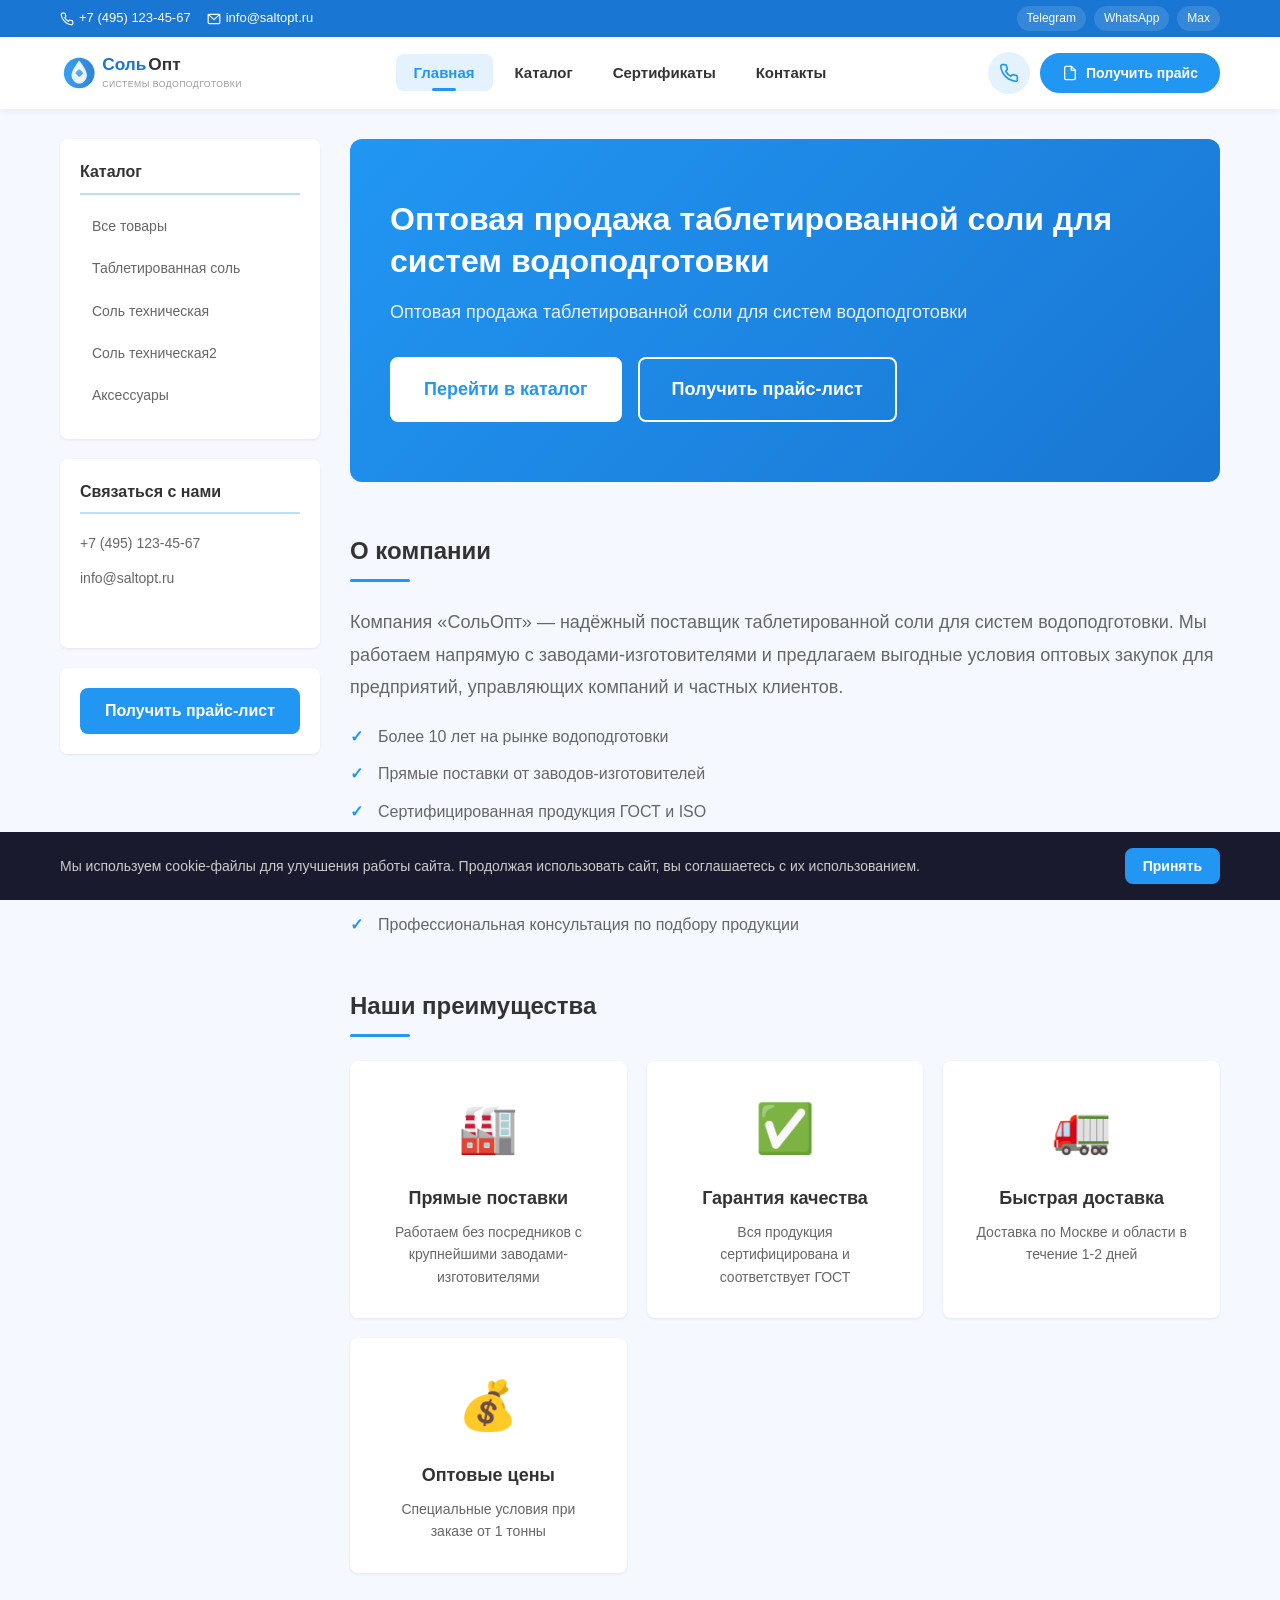
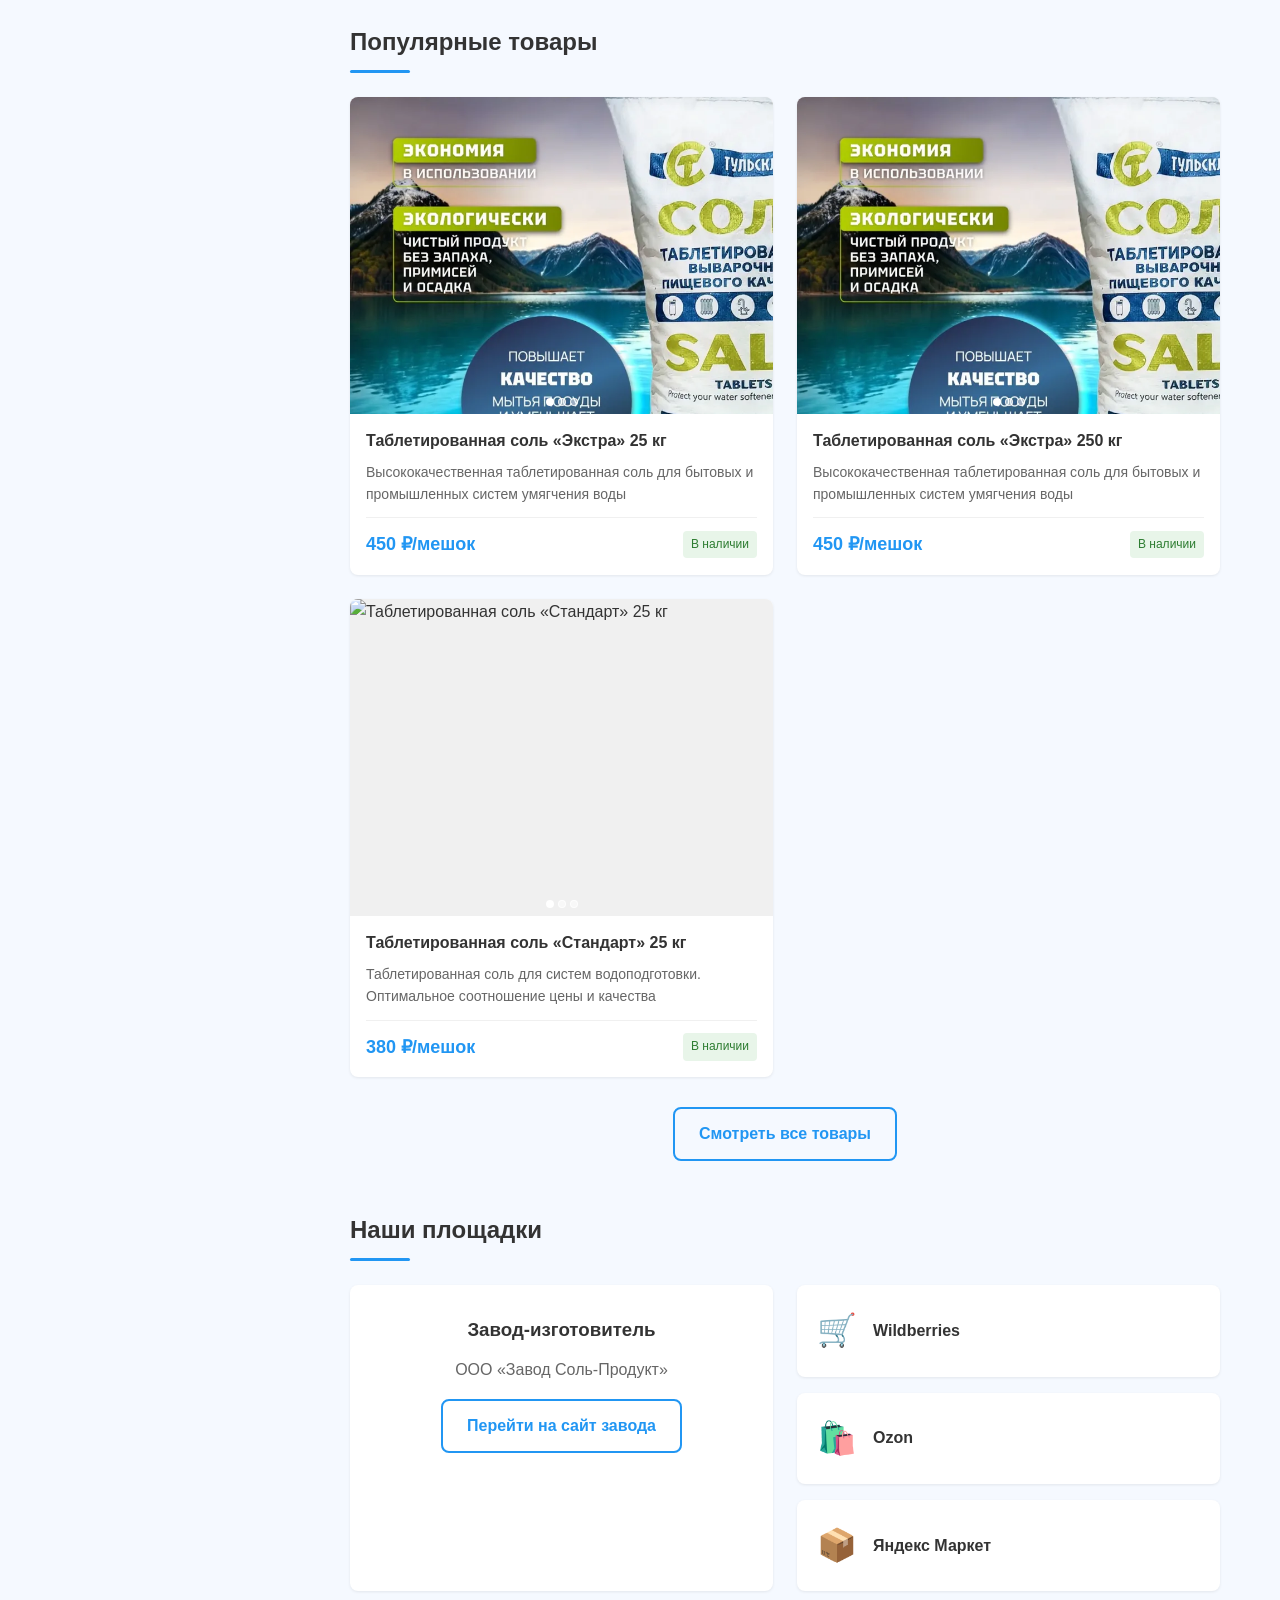
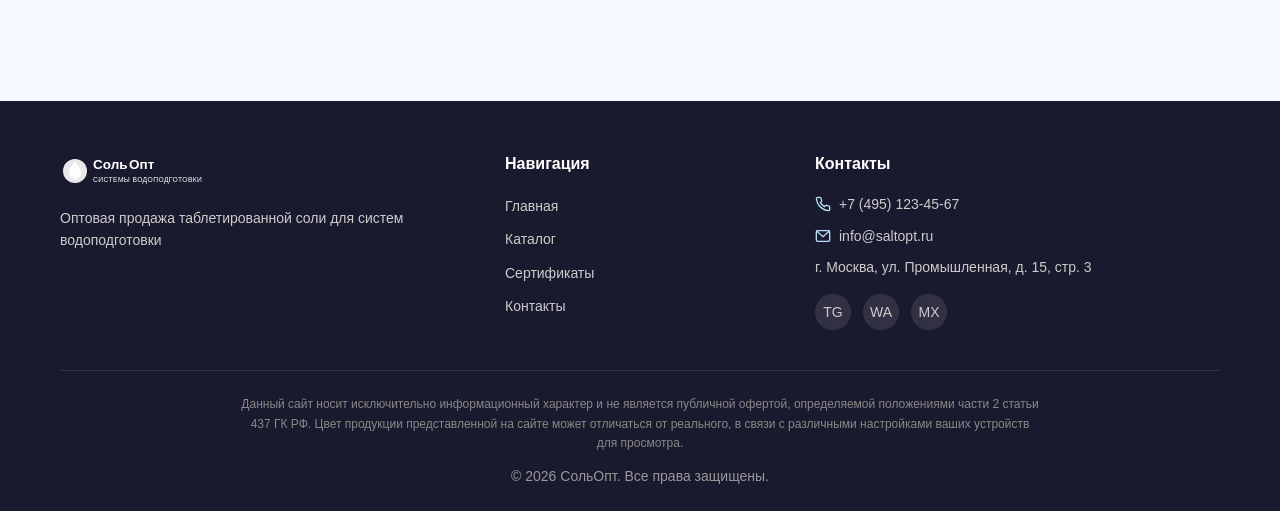
==== index.html @ 5d142e61 "Add files via upload" ====
<!DOCTYPE html>
<html lang="ru">
<head>
  <meta charset="UTF-8">
  <meta name="viewport" content="width=device-width, initial-scale=1.0, viewport-fit=cover">
  <meta name="theme-color" content="#1976D2">
  <meta name="apple-mobile-web-app-status-bar-style" content="black-translucent">
  <meta name="description" content="СольОпт — оптовая продажа таблетированной соли для систем водоподготовки. Доставка по России.">
  <meta name="keywords" content="таблетированная соль, соль для водоподготовки, соль оптом">
  <meta name="robots" content="index, follow">
  <meta property="og:title" content="СольОпт — Оптовая продажа таблетированной соли">
  <meta property="og:description" content="Купить таблетированную соль оптом.">
  <meta property="og:type" content="website">
  <meta property="og:url" content="https://yourusername.github.io/salt-shop/">
  <meta property="og:image" content="assets/logo/og-image.jpg">
  <meta property="og:locale" content="ru_RU">
  <link rel="canonical" href="https://yourusername.github.io/salt-shop/">
  <link rel="icon" type="image/svg+xml" href="assets/logo/logo.svg">
  <title>СольОпт — Оптовая продажа таблетированной соли для водоподготовки</title>
  <link rel="stylesheet" href="css/main.css">
  <link rel="stylesheet" href="css/header.css">
  <link rel="stylesheet" href="css/footer.css">
  <link rel="stylesheet" href="css/menu.css">
  <link rel="stylesheet" href="css/modal.css">
  <link rel="stylesheet" href="css/mobile.css">
  <script type="application/ld+json">
  {"@context":"https://schema.org","@type":"Store","name":"СольОпт",
   "description":"Оптовая продажа таблетированной соли","telephone":"+7 (495) 123-45-67"}
  </script>
</head>
<body>
  <div id="header-placeholder"></div>
  <main class="main-content">
    <div class="container page-layout">
      <div id="sidebar-placeholder"></div>
      <div class="page-content">
        <section class="hero" aria-label="Главный баннер">
          <div class="hero-inner">
            <h1 class="hero-title">Оптовая продажа таблетированной соли для систем водоподготовки</h1>
            <p class="hero-subtitle" id="hero-description"></p>
            <div class="hero-actions">
              <a href="catalog.html" class="btn btn-primary btn-lg">Перейти в каталог</a>
              <button class="btn btn-outline btn-lg" id="hero-get-price">Получить прайс-лист</button>
            </div>
          </div>
        </section>
        <section class="section" aria-label="О компании">
          <h2 class="section-title">О компании</h2>
          <p class="about-text" id="about-full-description"></p>
          <ul class="about-list" id="about-list"></ul>
        </section>
        <section class="section" aria-label="Преимущества">
          <h2 class="section-title">Наши преимущества</h2>
          <div class="advantages-grid" id="advantages-grid"></div>
        </section>
        <section class="section" aria-label="Популярные товары">
          <h2 class="section-title">Популярные товары</h2>
          <div class="products-grid" id="popular-products"></div>
          <div class="section-action"><a href="catalog.html" class="btn btn-outline">Смотреть все товары</a></div>
        </section>
        <section class="section" aria-label="Площадки">
          <h2 class="section-title">Наши площадки</h2>
          <div class="partners-grid">
            <div class="partner-card"><h3>Завод-изготовитель</h3><p id="manufacturer-name"></p>
              <a href="" class="btn btn-outline" id="manufacturer-link" target="_blank" rel="noopener">Перейти на сайт завода</a></div>
            <div class="marketplaces-cards" id="marketplaces-cards"></div>
          </div>
        </section>
      </div>
    </div>
  </main>
  <div id="footer-placeholder"></div>
  <div class="modal-overlay" id="price-modal" aria-hidden="true">
    <div class="modal" role="dialog" aria-labelledby="modal-title">
      <button class="modal-close" id="modal-close" aria-label="Закрыть">
        <svg width="24" height="24" viewBox="0 0 24 24" fill="none"
             stroke="currentColor" stroke-width="2"><line x1="18" y1="6" x2="6" y2="18"/>
          <line x1="6" y1="6" x2="18" y2="18"/></svg>
      </button>
      <h2 class="modal-title" id="modal-title">Получить прайс-лист</h2>
      <div id="price-form-container">
        <p class="modal-text">Оставьте контактные данные для получения прайс-листа</p>
        <form id="price-form" novalidate>
          <div class="form-group">
            <label for="price-name" class="form-label">Ваше имя</label>
            <input type="text" id="price-name" name="name" class="form-input"
                   placeholder="Иван Иванов">
            <span class="form-error" id="name-error"></span>
          </div>
          <div class="form-group">
            <label for="price-phone" class="form-label">Телефон *</label>
            <input type="tel" id="price-phone" name="phone" class="form-input"
                   placeholder="+7 (___) ___-__-__" required>
            <span class="form-error" id="phone-error"></span>
          </div>
          <div class="form-group">
            <label for="price-email" class="form-label">Электронная почта *</label>
            <input type="email" id="price-email" name="email" class="form-input"
                   placeholder="example@mail.ru" required>
            <span class="form-error" id="email-error"></span>
          </div>
          <div class="form-group form-checkbox">
            <input type="checkbox" id="price-agree" name="agree" required>
            <label for="price-agree">Согласен на обработку персональных данных</label>
            <span class="form-error" id="agree-error"></span>
          </div>
          <button type="submit" class="btn btn-primary btn-block" id="price-submit">Отправить</button>
        </form>
      </div>
      <div id="price-success-container" class="hidden">
        <div class="success-icon">✅</div>
        <p class="success-text">Спасибо! Ваши данные отправлены менеджеру.</p>
        <a href="" class="btn btn-primary btn-block" id="download-price-btn" download>Скачать прайс-лист</a>
      </div>
    </div>
  </div>
  <div class="cookie-banner" id="cookie-banner" aria-hidden="true">
    <div class="cookie-inner">
      <p>Мы используем cookie-файлы для улучшения работы сайта.
         Продолжая использовать сайт, вы соглашаетесь с их использованием.</p>
      <button class="btn btn-primary btn-sm" id="cookie-accept">Принять</button>
    </div>
  </div>
  <script src="js/utils.js"></script>
  <script src="js/cookies.js"></script>
  <script src="js/session.js"></script>
  <script src="js/config-loader.js"></script>
  <script src="js/template.js"></script>
  <script src="js/price-request.js"></script>
  <script src="js/catalog.js"></script>
  <script src="js/seo.js"></script>
  <script src="js/app.js"></script>
  <script>document.addEventListener("DOMContentLoaded",function(){App.init("home");});</script>
</body>
</html>
---- css/main.css ----
:root{
  --color-primary:#2196F3;--color-primary-dark:#1976D2;
  --color-primary-light:#BBDEFB;--color-primary-lightest:#E3F2FD;
  --color-white:#FFF;--color-bg:#F5F9FF;
  --color-text:#333;--color-text-light:#666;--color-text-muted:#999;
  --color-border:#E0E0E0;--color-border-light:#F0F0F0;
  --color-success:#4CAF50;--color-error:#F44336;--color-warning:#FF9800;
  --font-family:'Segoe UI',Tahoma,Geneva,Verdana,sans-serif;
  --font-size-base:16px;--font-size-sm:14px;--font-size-xs:12px;
  --font-size-lg:18px;--font-size-xl:24px;--font-size-2xl:32px;
  --border-radius:8px;--border-radius-sm:4px;--border-radius-lg:12px;
  --shadow-sm:0 1px 3px rgba(0,0,0,.08);--shadow-md:0 4px 12px rgba(0,0,0,.10);
  --shadow-lg:0 8px 24px rgba(0,0,0,.12);
  --container-max:1200px;--sidebar-width:260px;--transition:.3s ease;
}
*,*::before,*::after{box-sizing:border-box;margin:0;padding:0}
html{font-size:var(--font-size-base);scroll-behavior:smooth;-webkit-text-size-adjust:100%}
body{font-family:var(--font-family);color:var(--color-text);background:var(--color-bg);
     line-height:1.6;min-height:100vh;display:flex;flex-direction:column}
img{max-width:100%;height:auto;display:block}
a{color:var(--color-primary);text-decoration:none;transition:color var(--transition)}
a:hover{color:var(--color-primary-dark)}
ul,ol{list-style:none}
.container{max-width:var(--container-max);margin:0 auto;padding:0 20px}
.page-layout{display:flex;gap:30px;padding-top:30px;padding-bottom:60px}
.page-content{flex:1;min-width:0}
.main-content{flex:1}
.btn{display:inline-flex;align-items:center;justify-content:center;gap:8px;
     padding:12px 24px;font-size:var(--font-size-base);font-family:var(--font-family);
     font-weight:600;border:2px solid transparent;border-radius:var(--border-radius);
     cursor:pointer;transition:all var(--transition);text-align:center;white-space:nowrap}
.btn:hover{transform:translateY(-1px);box-shadow:var(--shadow-md)}
.btn:active{transform:translateY(0)}
.btn-primary{background:var(--color-primary);color:var(--color-white);border-color:var(--color-primary)}
.btn-primary:hover{background:var(--color-primary-dark);border-color:var(--color-primary-dark);color:var(--color-white)}
.btn-outline{background:transparent;color:var(--color-primary);border-color:var(--color-primary)}
.btn-outline:hover{background:var(--color-primary);color:var(--color-white)}
.btn-lg{padding:16px 32px;font-size:var(--font-size-lg)}
.btn-sm{padding:8px 16px;font-size:var(--font-size-sm)}
.btn-block{width:100%}
.section{margin-bottom:50px}
.section-title{font-size:var(--font-size-xl);margin-bottom:24px;position:relative;padding-bottom:12px}
.section-title::after{content:'';position:absolute;bottom:0;left:0;width:60px;height:3px;
                       background:var(--color-primary);border-radius:2px}
.section-title-sm{font-size:var(--font-size-lg);margin-bottom:16px}
.section-action{text-align:center;margin-top:30px}
.page-title{font-size:var(--font-size-2xl);margin-bottom:8px}
.page-subtitle{color:var(--color-text-light);margin-bottom:30px;font-size:var(--font-size-lg)}
.breadcrumbs{margin-bottom:20px}
.breadcrumbs ol{display:flex;flex-wrap:wrap;gap:8px;font-size:var(--font-size-sm)}
.breadcrumbs li:not(:last-child)::after{content:'›';margin-left:8px;color:var(--color-text-muted)}
.breadcrumb-current{color:var(--color-text-muted)}
.hero{background:linear-gradient(135deg,var(--color-primary),var(--color-primary-dark));
      border-radius:var(--border-radius-lg);padding:60px 40px;margin-bottom:50px;color:var(--color-white)}
.hero-title{font-size:var(--font-size-2xl);margin-bottom:16px;line-height:1.3}
.hero-subtitle{font-size:var(--font-size-lg);opacity:.9;margin-bottom:30px;max-width:600px}
.hero-actions{display:flex;gap:16px;flex-wrap:wrap}
.hero .btn-primary{background:var(--color-white);color:var(--color-primary);border-color:var(--color-white)}
.hero .btn-primary:hover{background:var(--color-primary-lightest);color:var(--color-primary-dark)}
.hero .btn-outline{color:var(--color-white);border-color:var(--color-white)}
.hero .btn-outline:hover{background:var(--color-white);color:var(--color-primary)}
.about-text{font-size:var(--font-size-lg);color:var(--color-text-light);margin-bottom:20px;line-height:1.8}
.about-list{display:grid;gap:12px}
.about-list li{padding-left:28px;position:relative;color:var(--color-text-light)}
.about-list li::before{content:'✓';position:absolute;left:0;color:var(--color-primary);font-weight:700}
.advantages-grid{display:grid;grid-template-columns:repeat(auto-fit,minmax(250px,1fr));gap:20px}
.advantage-card{background:var(--color-white);border-radius:var(--border-radius);padding:30px;
                box-shadow:var(--shadow-sm);text-align:center;transition:transform var(--transition),box-shadow var(--transition)}
.advantage-card:hover{transform:translateY(-4px);box-shadow:var(--shadow-md)}
.advantage-icon{font-size:48px;margin-bottom:16px}
.advantage-title{font-size:var(--font-size-lg);margin-bottom:8px}
.advantage-text{color:var(--color-text-light);font-size:var(--font-size-sm)}
.products-grid{display:grid;grid-template-columns:repeat(auto-fill,minmax(280px,1fr));gap:24px}
.products-count{color:var(--color-text-muted);margin-bottom:16px;font-size:var(--font-size-sm)}
.product-card{background:var(--color-white);border-radius:var(--border-radius);overflow:hidden;
              box-shadow:var(--shadow-sm);cursor:pointer;transition:transform var(--transition),box-shadow var(--transition)}
.product-card:hover{transform:translateY(-4px);box-shadow:var(--shadow-lg)}
.product-card-image{position:relative;width:100%;padding-top:75%;overflow:hidden;background:var(--color-border-light)}
.product-card-image img{position:absolute;top:0;left:0;width:100%;height:100%;object-fit:cover;transition:opacity .3s}
.product-card-gallery{position:absolute;bottom:8px;left:50%;transform:translateX(-50%);display:flex;gap:4px}
.gallery-dot{width:8px;height:8px;border-radius:50%;background:rgba(255,255,255,.5);border:1px solid rgba(255,255,255,.8)}
.gallery-dot.active{background:var(--color-white)}
.product-card-body{padding:16px}
.product-card-title{font-size:var(--font-size-base);font-weight:600;margin-bottom:8px;line-height:1.4}
.product-card-desc{font-size:var(--font-size-sm);color:var(--color-text-light);margin-bottom:12px;
                   display:-webkit-box;-webkit-line-clamp:2;-webkit-box-orient:vertical;overflow:hidden}
.product-card-meta{display:flex;justify-content:space-between;align-items:center;padding-top:12px;
                   border-top:1px solid var(--color-border-light)}
.product-card-price{font-size:var(--font-size-lg);font-weight:700;color:var(--color-primary)}
.product-card-price.ask-manager{font-size:var(--font-size-sm);color:var(--color-warning);font-weight:600}
.product-card-availability{font-size:var(--font-size-xs);padding:4px 8px;border-radius:var(--border-radius-sm)}
.availability-in-stock{background:#E8F5E9;color:#2E7D32}
.availability-ask{background:#FFF3E0;color:#E65100}
.partners-grid{display:grid;grid-template-columns:1fr 1fr;gap:24px}
.partner-card{background:var(--color-white);border-radius:var(--border-radius);padding:30px;box-shadow:var(--shadow-sm);text-align:center}
.partner-card h3{margin-bottom:12px}
.partner-card p{color:var(--color-text-light);margin-bottom:16px}
.marketplaces-cards{display:grid;gap:16px}
.marketplace-card{background:var(--color-white);border-radius:var(--border-radius);padding:20px;box-shadow:var(--shadow-sm);
                  display:flex;align-items:center;gap:16px;transition:transform var(--transition),box-shadow var(--transition)}
.marketplace-card:hover{transform:translateY(-2px);box-shadow:var(--shadow-md);color:var(--color-text)}
.marketplace-icon{font-size:32px}
.marketplace-name{font-weight:600;color:var(--color-text)}
.form-group{margin-bottom:16px}
.form-label{display:block;margin-bottom:6px;font-weight:600;font-size:var(--font-size-sm)}
.form-input{width:100%;padding:12px 16px;border:2px solid var(--color-border);border-radius:var(--border-radius);
            font-size:var(--font-size-base);font-family:var(--font-family);transition:border-color var(--transition);background:var(--color-white)}
.form-input:focus{outline:none;border-color:var(--color-primary)}
.form-input.error{border-color:var(--color-error)}
.form-error{display:block;color:var(--color-error);font-size:var(--font-size-xs);margin-top:4px;min-height:16px}
.form-checkbox{display:flex;align-items:flex-start;gap:8px}
.form-checkbox input[type="checkbox"]{margin-top:4px;accent-color:var(--color-primary)}
.form-checkbox label{font-size:var(--font-size-sm);color:var(--color-text-light);cursor:pointer}
.hidden{display:none!important}
.no-products{text-align:center;padding:60px 20px;color:var(--color-text-muted);font-size:var(--font-size-lg)}
@media(max-width:992px){.page-layout{flex-direction:column}#sidebar-placeholder{display:none}.partners-grid{grid-template-columns:1fr}}
---- css/header.css ----
.header-top{background:var(--color-primary-dark);color:var(--color-white);padding:6px 0;font-size:13px}
.header-top-inner{display:flex;justify-content:space-between;align-items:center;gap:12px}
.header-contacts-top{display:flex;gap:16px;align-items:center}
.header-phone,.header-email{color:var(--color-white);display:inline-flex;align-items:center;gap:5px;font-size:13px;white-space:nowrap;transition:opacity .2s}
.header-phone:hover,.header-email:hover{opacity:.8;color:var(--color-white)}
.header-messengers{display:flex;gap:8px;align-items:center}
.messenger-link{display:inline-flex;align-items:center;gap:4px;color:var(--color-white);font-size:12px;padding:3px 10px;border-radius:20px;background:rgba(255,255,255,.12);transition:background .2s;white-space:nowrap}
.messenger-link:hover{background:rgba(255,255,255,.25);color:var(--color-white)}
.header-main{background:var(--color-white);box-shadow:0 2px 8px rgba(0,0,0,.06);padding:12px 0;position:sticky;top:0;z-index:100;transition:box-shadow .3s}
.header-main.scrolled{box-shadow:0 4px 20px rgba(0,0,0,.10)}
.header-main-inner{display:flex;align-items:center;justify-content:space-between;gap:16px}
.logo img{height:48px;width:auto;transition:opacity .2s}
.logo:hover img{opacity:.85}
.main-nav{flex:1}
.nav-list{display:flex;gap:4px;justify-content:center}
.nav-link{position:relative;padding:10px 18px;color:var(--color-text);font-weight:600;font-size:15px;border-radius:var(--border-radius);transition:color .2s,background .2s}
.nav-link:hover{color:var(--color-primary);background:var(--color-primary-lightest)}
.nav-link.active{color:var(--color-primary);background:var(--color-primary-lightest)}
.nav-link.active::after{content:'';position:absolute;bottom:0;left:50%;transform:translateX(-50%);width:24px;height:3px;background:var(--color-primary);border-radius:3px}
.header-actions{display:flex;gap:10px;align-items:center}
.header-action-phone{display:flex;align-items:center;justify-content:center;width:42px;height:42px;border-radius:50%;background:var(--color-primary-lightest);color:var(--color-primary);transition:background .2s,color .2s}
.header-action-phone:hover{background:var(--color-primary);color:var(--color-white)}
.btn-price{font-size:14px;padding:10px 20px;border-radius:24px}
.btn-price-label{display:inline}
.burger-btn{display:none;align-items:center;justify-content:center;width:44px;height:44px;background:none;border:none;cursor:pointer;padding:0;z-index:200;-webkit-tap-highlight-color:transparent;position:relative}
.burger-icon{display:block;width:24px;height:18px;position:relative}
.burger-line{display:block;position:absolute;left:0;width:100%;height:2px;background:var(--color-text);border-radius:2px;transition:transform .35s cubic-bezier(.4,.01,.165,.99),opacity .25s ease}
.burger-line--top{top:0}
.burger-line--mid{top:50%;transform:translateY(-50%)}
.burger-line--bot{bottom:0}
.burger-btn.active .burger-line--top{top:50%;transform:translateY(-50%) rotate(45deg)}
.burger-btn.active .burger-line--mid{opacity:0;transform:translateY(-50%) scaleX(0)}
.burger-btn.active .burger-line--bot{bottom:auto;top:50%;transform:translateY(-50%) rotate(-45deg)}
.mobile-menu{position:fixed;inset:0;z-index:1000;pointer-events:none;visibility:hidden}
.mobile-menu.active{pointer-events:auto;visibility:visible}
.mobile-menu-overlay{position:absolute;inset:0;background:rgba(0,0,0,.55);opacity:0;transition:opacity .35s ease;-webkit-backdrop-filter:blur(2px);backdrop-filter:blur(2px)}
.mobile-menu.active .mobile-menu-overlay{opacity:1}
.mobile-menu-panel{position:absolute;top:0;right:0;width:320px;max-width:88vw;height:100%;background:var(--color-white);box-shadow:-8px 0 30px rgba(0,0,0,.15);padding:0;overflow-y:auto;-webkit-overflow-scrolling:touch;transform:translateX(100%);transition:transform .35s cubic-bezier(.4,.01,.165,.99);display:flex;flex-direction:column}
.mobile-menu.active .mobile-menu-panel{transform:translateX(0)}
.mobile-menu-header{display:flex;align-items:center;justify-content:space-between;padding:16px 20px;border-bottom:1px solid var(--color-border-light);flex-shrink:0}
.mobile-menu-logo img{height:36px;width:auto}
.mobile-menu-close{display:flex;align-items:center;justify-content:center;width:40px;height:40px;background:var(--color-border-light);border:none;border-radius:50%;cursor:pointer;color:var(--color-text);transition:background .2s,color .2s}
.mobile-menu-close:hover{background:var(--color-error);color:var(--color-white)}
.mobile-nav{padding:12px 0;flex-shrink:0}
.mobile-nav-list{display:flex;flex-direction:column;gap:2px;padding:0 12px}
.mobile-nav-link{display:flex;align-items:center;gap:14px;padding:14px 16px;color:var(--color-text);font-weight:600;font-size:16px;border-radius:var(--border-radius);transition:background .2s,color .2s;-webkit-tap-highlight-color:transparent}
.mobile-nav-link svg{color:var(--color-text-muted);flex-shrink:0;transition:color .2s}
.mobile-nav-link:hover,.mobile-nav-link.active{background:var(--color-primary-lightest);color:var(--color-primary)}
.mobile-nav-link:hover svg,.mobile-nav-link.active svg{color:var(--color-primary)}
.mobile-menu-divider{height:1px;background:var(--color-border-light);margin:4px 20px;flex-shrink:0}
.mobile-menu-contacts{padding:12px 20px;display:flex;flex-direction:column;gap:8px;flex-shrink:0}
.mobile-contact-item{display:flex;align-items:center;gap:12px;padding:10px 0;color:var(--color-text);font-size:15px;font-weight:500;transition:color .2s;-webkit-tap-highlight-color:transparent}
.mobile-contact-item svg{color:var(--color-primary);flex-shrink:0}
.mobile-contact-item:hover{color:var(--color-primary)}
.mobile-messengers{display:flex;gap:10px;padding:4px 20px 12px;flex-wrap:wrap;flex-shrink:0}
.mobile-messenger-btn{display:inline-flex;align-items:center;gap:6px;padding:10px 18px;border-radius:24px;font-size:14px;font-weight:600;color:var(--color-primary);background:var(--color-primary-lightest);border:1px solid var(--color-primary-light);transition:background .2s,color .2s;-webkit-tap-highlight-color:transparent}
.mobile-messenger-btn:hover{background:var(--color-primary);color:var(--color-white);border-color:var(--color-primary)}
.mobile-price-btn{margin:8px 20px 12px;border-radius:24px;padding:14px 20px;font-size:15px;flex-shrink:0}
.mobile-menu-hours{padding:12px 20px 24px;font-size:13px;color:var(--color-text-muted);text-align:center;margin-top:auto;flex-shrink:0}
.mobile-bottom-bar{display:none;position:fixed;bottom:0;left:0;right:0;z-index:90;background:var(--color-white);box-shadow:0 -2px 12px rgba(0,0,0,.08);border-top:1px solid var(--color-border-light);padding:6px 0;padding-bottom:max(6px,env(safe-area-inset-bottom));grid-template-columns:repeat(5,1fr);align-items:center}
.bottom-bar-item{display:flex;flex-direction:column;align-items:center;gap:2px;padding:4px 0;color:var(--color-text-muted);font-size:10px;font-weight:600;text-decoration:none;-webkit-tap-highlight-color:transparent;transition:color .2s;background:none;border:none;cursor:pointer;font-family:var(--font-family)}
.bottom-bar-item:hover,.bottom-bar-item.active{color:var(--color-primary)}
.bottom-bar-phone{color:var(--color-primary)}
@media(max-width:1024px){.main-nav{display:none}.header-actions .header-action-phone{display:none}.btn-price-label{display:none}.btn-price svg{margin:0}.btn-price{padding:10px 14px}.burger-btn{display:flex}}
@media(max-width:768px){.header-top{display:none}.header-main{padding:10px 0}.logo img{height:40px}.header-actions{gap:6px}.btn-price{display:none}.mobile-bottom-bar{display:grid}body{padding-bottom:64px}}
@media(max-width:480px){.logo img{height:36px}.mobile-menu-panel{width:100%;max-width:100vw}.burger-btn{margin-left:8px}}
---- css/footer.css ----
.site-footer{background:#1a1a2e;color:#ccc;padding:50px 0 0;margin-top:auto}
.footer-grid{display:grid;grid-template-columns:1.5fr 1fr 1.5fr;gap:40px;padding-bottom:40px;border-bottom:1px solid rgba(255,255,255,.1)}
.footer-logo img{height:40px;margin-bottom:16px;filter:brightness(0) invert(1)}
.footer-desc{font-size:var(--font-size-sm);line-height:1.6}
.footer-heading{color:var(--color-white);font-size:var(--font-size-base);margin-bottom:16px}
.footer-nav li{margin-bottom:8px}
.footer-nav a{color:#ccc;font-size:var(--font-size-sm);transition:color var(--transition)}
.footer-nav a:hover{color:var(--color-primary-light)}
.footer-contacts a{display:flex;align-items:center;gap:8px;color:#ccc;font-size:var(--font-size-sm);margin-bottom:10px}
.footer-contacts a svg{stroke:var(--color-primary-light);flex-shrink:0}
.footer-contacts a:hover{color:var(--color-primary-light)}
.footer-address{font-size:var(--font-size-sm);margin-top:10px;line-height:1.5}
.footer-messengers{display:flex;gap:12px;margin-top:16px}
.footer-messenger-link{display:flex;align-items:center;justify-content:center;width:36px;height:36px;border-radius:50%;background:rgba(255,255,255,.1);color:#ccc;font-size:var(--font-size-sm);transition:all var(--transition)}
.footer-messenger-link:hover{background:var(--color-primary);color:var(--color-white)}
.footer-bottom{padding:24px 0;text-align:center}
.footer-disclaimer{font-size:var(--font-size-xs);color:#888;margin-bottom:12px;line-height:1.6;max-width:800px;margin-left:auto;margin-right:auto}
.footer-copyright{font-size:var(--font-size-sm);color:#999}
---- css/menu.css ----
.sidebar{width:var(--sidebar-width);flex-shrink:0}
.sidebar-section{background:var(--color-white);border-radius:var(--border-radius);padding:20px;box-shadow:var(--shadow-sm);margin-bottom:20px}
.sidebar-heading{font-size:var(--font-size-base);margin-bottom:12px;padding-bottom:8px;border-bottom:2px solid var(--color-primary-light)}
.sidebar-nav li{margin-bottom:4px}
.sidebar-nav a{display:block;padding:8px 12px;color:var(--color-text-light);font-size:var(--font-size-sm);border-radius:var(--border-radius-sm);transition:all .2s}
.sidebar-nav a:hover,.sidebar-nav a.active{background:var(--color-primary-lightest);color:var(--color-primary)}
.sidebar-phone,.sidebar-email{display:block;font-size:var(--font-size-sm);color:var(--color-text-light);padding:6px 0}
.sidebar-phone:hover,.sidebar-email:hover{color:var(--color-primary)}
.sidebar-messengers{display:flex;gap:8px;margin-top:8px}
@media(max-width:992px){.sidebar{display:none}}
---- css/modal.css ----
.modal-overlay{position:fixed;top:0;left:0;width:100%;height:100%;background:rgba(0,0,0,.6);z-index:2000;display:flex;align-items:center;justify-content:center;padding:20px;opacity:0;visibility:hidden;transition:opacity var(--transition),visibility var(--transition)}
.modal-overlay.active{opacity:1;visibility:visible}
.modal{background:var(--color-white);border-radius:var(--border-radius-lg);padding:40px;max-width:500px;width:100%;position:relative;transform:translateY(20px);transition:transform var(--transition);max-height:90vh;overflow-y:auto}
.modal-overlay.active .modal{transform:translateY(0)}
.modal-close{position:absolute;top:16px;right:16px;background:none;border:none;cursor:pointer;color:var(--color-text-muted);padding:4px;border-radius:50%;transition:all var(--transition)}
.modal-close:hover{color:var(--color-text);background:var(--color-border-light)}
.modal-title{font-size:var(--font-size-xl);margin-bottom:16px;padding-right:30px}
.modal-text{color:var(--color-text-light);margin-bottom:24px;font-size:var(--font-size-sm)}
.success-icon{font-size:64px;text-align:center;margin-bottom:16px}
.success-text{text-align:center;font-size:var(--font-size-lg);margin-bottom:24px}
.cookie-banner{position:fixed;bottom:0;left:0;width:100%;background:#1a1a2e;color:#ccc;padding:16px 0;z-index:3000;transform:translateY(100%);transition:transform var(--transition)}
.cookie-banner.active{transform:translateY(0)}
.cookie-inner{max-width:var(--container-max);margin:0 auto;padding:0 20px;display:flex;align-items:center;justify-content:space-between;gap:20px}
.cookie-inner p{font-size:var(--font-size-sm);flex:1}
---- css/mobile.css ----
/* ===== МОБИЛЬНАЯ АДАПТАЦИЯ ===== */
@media(max-width:768px){
  .btn{min-height:48px;padding:12px 20px}
  .btn-sm{min-height:40px;padding:10px 16px}
  .container{padding:0 16px}
  .page-layout{padding-top:20px;padding-bottom:40px;gap:20px}
  .hero{padding:32px 20px;margin-bottom:32px;border-radius:var(--border-radius)}
  .hero-title{font-size:22px;line-height:1.3;margin-bottom:12px}
  .hero-subtitle{font-size:15px;margin-bottom:20px}
  .hero-actions{flex-direction:column;gap:10px}
  .hero-actions .btn{width:100%;justify-content:center}
  .section{margin-bottom:32px}
  .section-title{font-size:20px;margin-bottom:16px}
  .page-title{font-size:24px}
  .page-subtitle{font-size:15px;margin-bottom:20px}
  .breadcrumbs{margin-bottom:14px;overflow-x:auto;white-space:nowrap;-webkit-overflow-scrolling:touch}
  .breadcrumbs ol{flex-wrap:nowrap}
  .advantages-grid{grid-template-columns:1fr;gap:12px}
  .advantage-card{padding:20px;display:flex;align-items:center;gap:16px;text-align:left}
  .advantage-icon{font-size:36px;margin-bottom:0;flex-shrink:0}
  .advantage-title{font-size:16px;margin-bottom:4px}
  .advantage-text{font-size:13px}
  .products-grid{grid-template-columns:repeat(2,1fr);gap:12px}
  .product-card-body{padding:10px}
  .product-card-title{font-size:14px;margin-bottom:4px}
  .product-card-desc{display:none}
  .product-card-meta{flex-direction:column;align-items:flex-start;gap:6px;padding-top:8px}
  .product-card-price{font-size:15px}
  .about-text{font-size:15px}
  .about-list li{font-size:14px}
  .partners-grid{grid-template-columns:1fr;gap:16px}
  .partner-card{padding:20px}
  .certificates-grid{grid-template-columns:repeat(2,1fr);gap:12px}
  .certificate-body{padding:10px}
  .contacts-layout{grid-template-columns:1fr;gap:24px}
  .contact-card{padding:20px}
  .messengers-grid{flex-direction:column}
  .messenger-card{width:100%;justify-content:center}
  .modal{padding:20px;margin:10px;max-width:calc(100vw - 20px);border-radius:var(--border-radius)}
  .modal-title{font-size:20px}
  .modal-product{max-width:calc(100vw - 20px)}
  .product-layout{grid-template-columns:1fr;gap:20px}
  .product-page{padding:16px}
  .product-title{font-size:20px}
  .product-actions{flex-direction:column}
  .chars-table td{padding:8px 10px;font-size:13px}
  .footer-grid{grid-template-columns:1fr;gap:24px;text-align:center}
  .footer-logo img{margin:0 auto 12px}
  .footer-contacts a{justify-content:center}
  .footer-messengers{justify-content:center}
  .cookie-banner{bottom:64px}
  .cookie-inner{flex-direction:column;text-align:center;gap:12px}
}
@media(max-width:360px){
  .products-grid{grid-template-columns:1fr}
  .certificates-grid{grid-template-columns:1fr}
  .hero-title{font-size:20px}
}
@media(max-height:500px) and (orientation:landscape){
  .mobile-nav-list{flex-direction:row;flex-wrap:wrap;gap:4px}
  .mobile-nav-link{padding:10px 14px;font-size:14px}
}
@media(min-width:769px) and (max-width:1024px){
  .products-grid{grid-template-columns:repeat(3,1fr)}
  .advantages-grid{grid-template-columns:repeat(2,1fr)}
  .hero{padding:48px 32px}
}
@media(pointer:coarse){
  .product-card,.certificate-card,.marketplace-card,.advantage-card,.messenger-card{-webkit-user-select:none;user-select:none}
  .product-card-gallery{display:none}
}
@supports(padding:max(0px)){
  .header-main{padding-left:max(12px,env(safe-area-inset-left));padding-right:max(12px,env(safe-area-inset-right))}
  .mobile-bottom-bar{padding-left:env(safe-area-inset-left);padding-right:env(safe-area-inset-right)}
  .mobile-menu-panel{padding-bottom:env(safe-area-inset-bottom)}
}
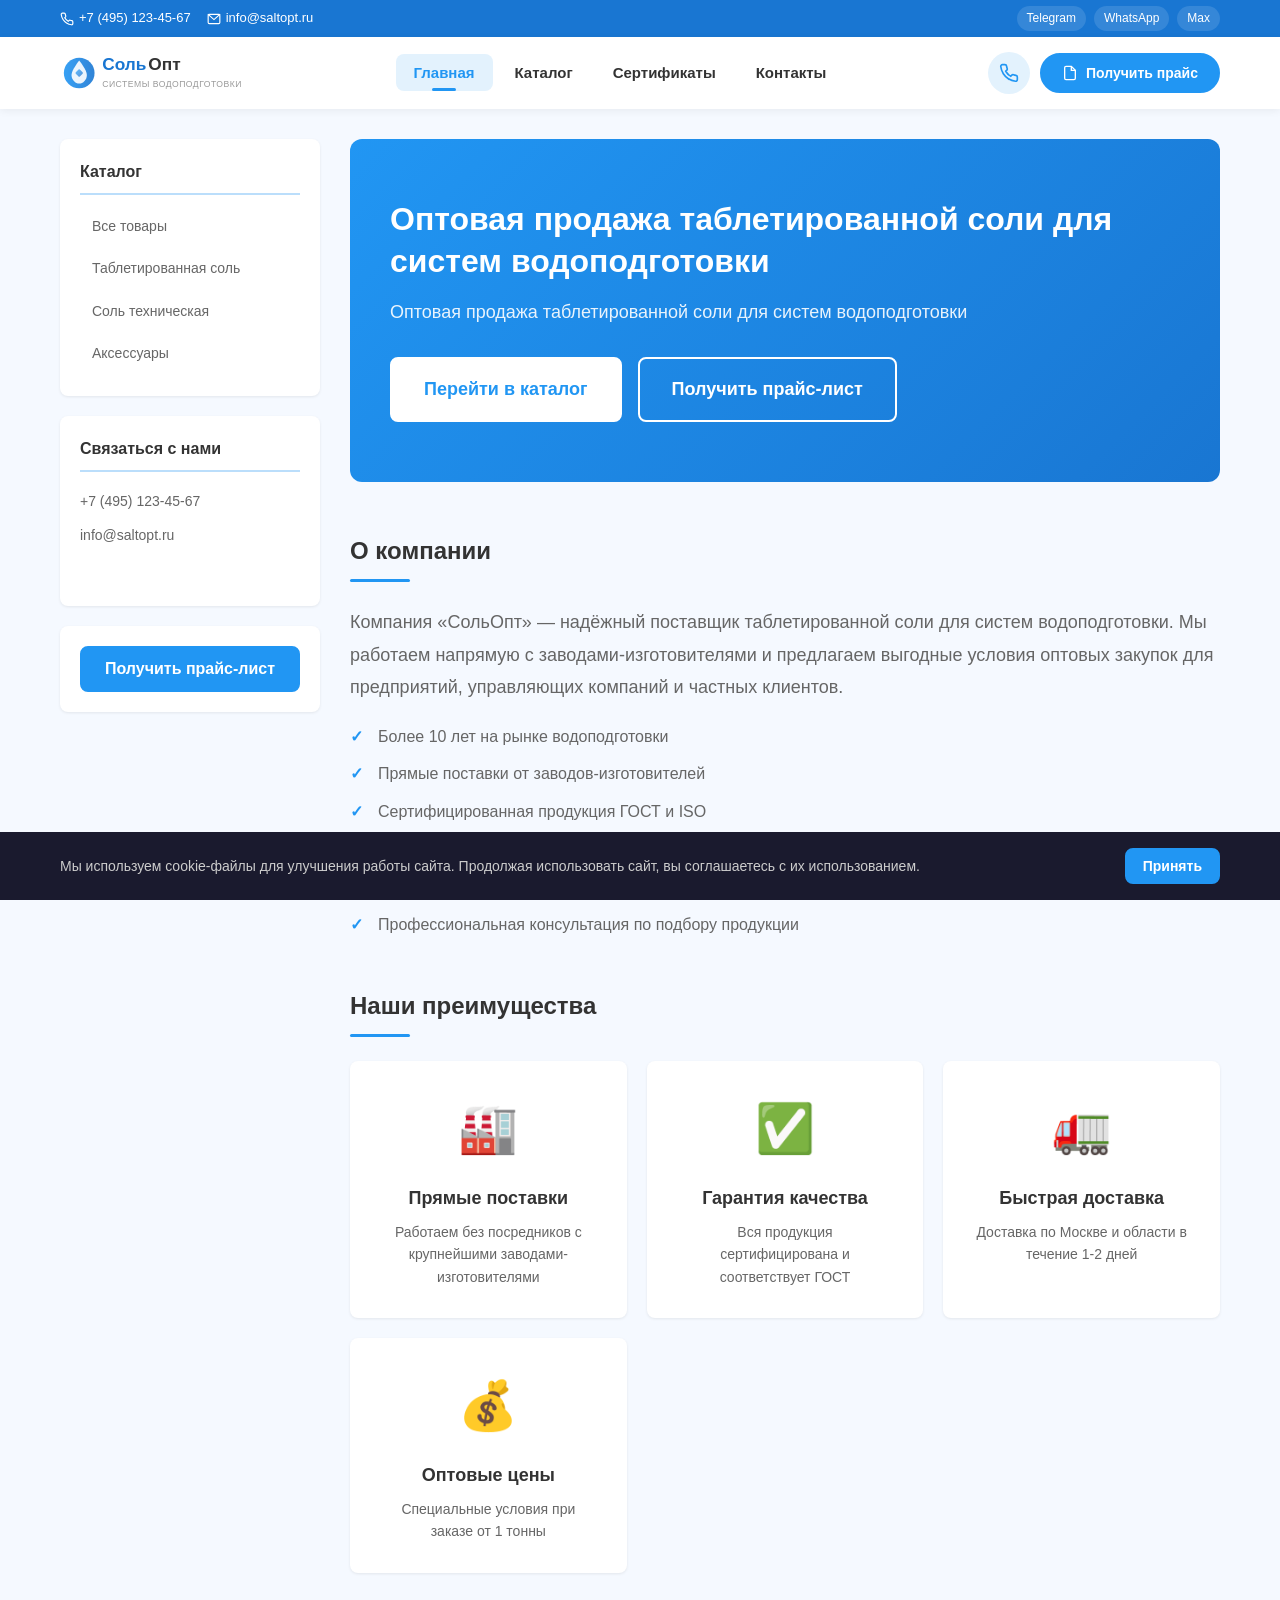
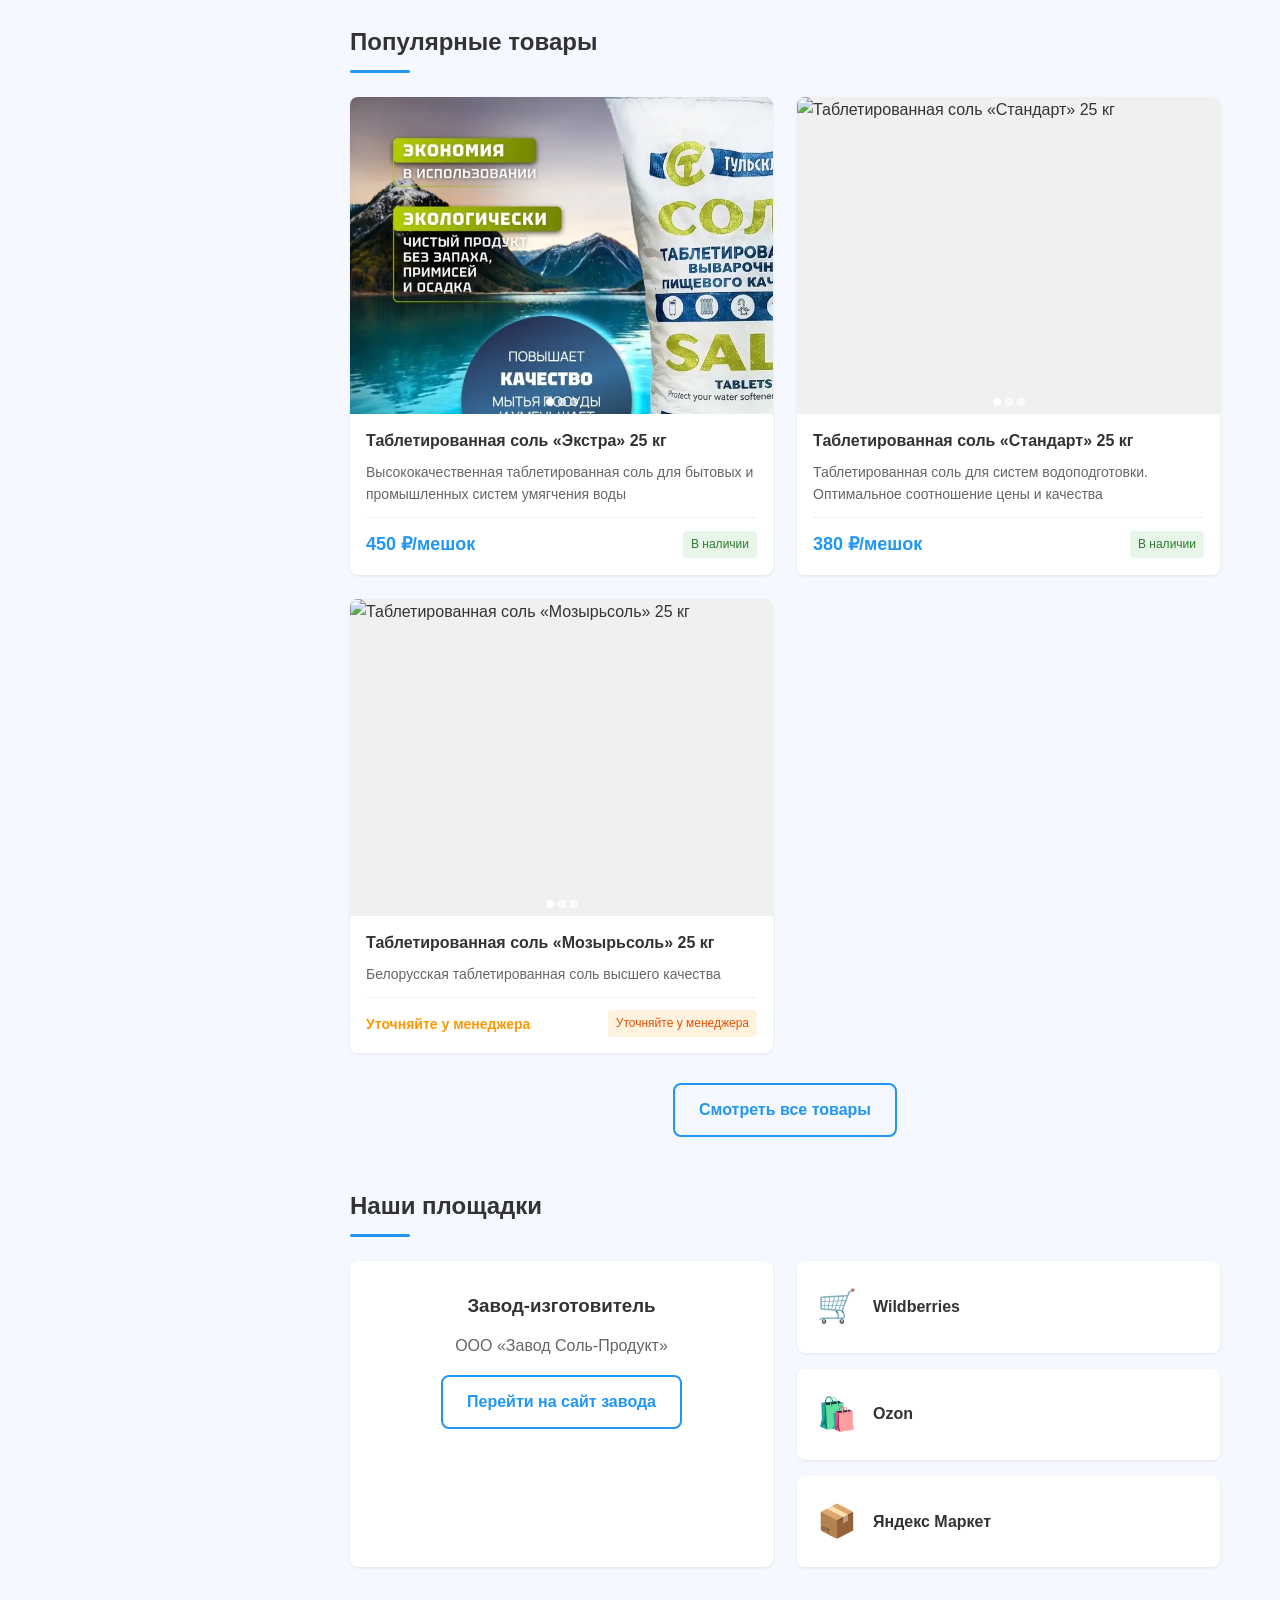
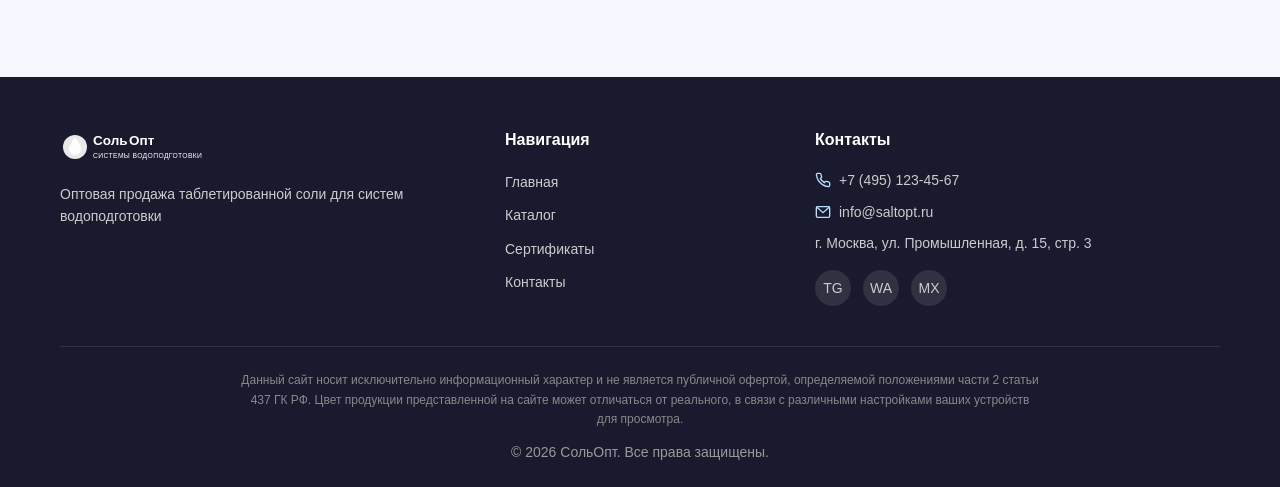
==== commit fb1579f9: "Add files via upload" ====
--- a/index.html
+++ b/index.html
@@ -23,104 +23,39 @@
   <link rel="stylesheet" href="css/menu.css">
   <link rel="stylesheet" href="css/modal.css">
   <link rel="stylesheet" href="css/mobile.css">
-  <script type="application/ld+json">
-  {"@context":"https://schema.org","@type":"Store","name":"СольОпт",
-   "description":"Оптовая продажа таблетированной соли","telephone":"+7 (495) 123-45-67"}
-  </script>
 </head>
 <body>
   <div id="header-placeholder"></div>
-  <main class="main-content">
-    <div class="container page-layout">
-      <div id="sidebar-placeholder"></div>
-      <div class="page-content">
-        <section class="hero" aria-label="Главный баннер">
-          <div class="hero-inner">
-            <h1 class="hero-title">Оптовая продажа таблетированной соли для систем водоподготовки</h1>
-            <p class="hero-subtitle" id="hero-description"></p>
-            <div class="hero-actions">
-              <a href="catalog.html" class="btn btn-primary btn-lg">Перейти в каталог</a>
-              <button class="btn btn-outline btn-lg" id="hero-get-price">Получить прайс-лист</button>
-            </div>
-          </div>
-        </section>
-        <section class="section" aria-label="О компании">
-          <h2 class="section-title">О компании</h2>
-          <p class="about-text" id="about-full-description"></p>
-          <ul class="about-list" id="about-list"></ul>
-        </section>
-        <section class="section" aria-label="Преимущества">
-          <h2 class="section-title">Наши преимущества</h2>
-          <div class="advantages-grid" id="advantages-grid"></div>
-        </section>
-        <section class="section" aria-label="Популярные товары">
-          <h2 class="section-title">Популярные товары</h2>
-          <div class="products-grid" id="popular-products"></div>
-          <div class="section-action"><a href="catalog.html" class="btn btn-outline">Смотреть все товары</a></div>
-        </section>
-        <section class="section" aria-label="Площадки">
-          <h2 class="section-title">Наши площадки</h2>
-          <div class="partners-grid">
-            <div class="partner-card"><h3>Завод-изготовитель</h3><p id="manufacturer-name"></p>
-              <a href="" class="btn btn-outline" id="manufacturer-link" target="_blank" rel="noopener">Перейти на сайт завода</a></div>
-            <div class="marketplaces-cards" id="marketplaces-cards"></div>
-          </div>
-        </section>
-      </div>
-    </div>
-  </main>
+  <main class="main-content"><div class="container page-layout"><div id="sidebar-placeholder"></div><div class="page-content">
+    <section class="hero" aria-label="Баннер"><div class="hero-inner">
+      <h1 class="hero-title">Оптовая продажа таблетированной соли для систем водоподготовки</h1>
+      <p class="hero-subtitle" id="hero-description"></p>
+      <div class="hero-actions"><a href="catalog.html" class="btn btn-primary btn-lg">Перейти в каталог</a><button class="btn btn-outline btn-lg" id="hero-get-price">Получить прайс-лист</button></div>
+    </div></section>
+    <section class="section" aria-label="О компании"><h2 class="section-title">О компании</h2><p class="about-text" id="about-full-description"></p><ul class="about-list" id="about-list"></ul></section>
+    <section class="section" aria-label="Преимущества"><h2 class="section-title">Наши преимущества</h2><div class="advantages-grid" id="advantages-grid"></div></section>
+    <section class="section" aria-label="Популярные товары"><h2 class="section-title">Популярные товары</h2><div class="products-grid" id="popular-products"></div><div class="section-action"><a href="catalog.html" class="btn btn-outline">Смотреть все товары</a></div></section>
+    <section class="section" aria-label="Площадки"><h2 class="section-title">Наши площадки</h2><div class="partners-grid"><div class="partner-card"><h3>Завод-изготовитель</h3><p id="manufacturer-name"></p><a href="" class="btn btn-outline" id="manufacturer-link" target="_blank" rel="noopener">Перейти на сайт завода</a></div><div class="marketplaces-cards" id="marketplaces-cards"></div></div></section>
+  </div></div></main>
   <div id="footer-placeholder"></div>
   <div class="modal-overlay" id="price-modal" aria-hidden="true">
     <div class="modal" role="dialog" aria-labelledby="modal-title">
-      <button class="modal-close" id="modal-close" aria-label="Закрыть">
-        <svg width="24" height="24" viewBox="0 0 24 24" fill="none"
-             stroke="currentColor" stroke-width="2"><line x1="18" y1="6" x2="6" y2="18"/>
-          <line x1="6" y1="6" x2="18" y2="18"/></svg>
-      </button>
+      <button class="modal-close" id="modal-close" aria-label="Закрыть"><svg width="24" height="24" viewBox="0 0 24 24" fill="none" stroke="currentColor" stroke-width="2"><line x1="18" y1="6" x2="6" y2="18"/><line x1="6" y1="6" x2="18" y2="18"/></svg></button>
       <h2 class="modal-title" id="modal-title">Получить прайс-лист</h2>
       <div id="price-form-container">
         <p class="modal-text">Оставьте контактные данные для получения прайс-листа</p>
         <form id="price-form" novalidate>
-          <div class="form-group">
-            <label for="price-name" class="form-label">Ваше имя</label>
-            <input type="text" id="price-name" name="name" class="form-input"
-                   placeholder="Иван Иванов">
-            <span class="form-error" id="name-error"></span>
-          </div>
-          <div class="form-group">
-            <label for="price-phone" class="form-label">Телефон *</label>
-            <input type="tel" id="price-phone" name="phone" class="form-input"
-                   placeholder="+7 (___) ___-__-__" required>
-            <span class="form-error" id="phone-error"></span>
-          </div>
-          <div class="form-group">
-            <label for="price-email" class="form-label">Электронная почта *</label>
-            <input type="email" id="price-email" name="email" class="form-input"
-                   placeholder="example@mail.ru" required>
-            <span class="form-error" id="email-error"></span>
-          </div>
-          <div class="form-group form-checkbox">
-            <input type="checkbox" id="price-agree" name="agree" required>
-            <label for="price-agree">Согласен на обработку персональных данных</label>
-            <span class="form-error" id="agree-error"></span>
-          </div>
+          <div class="form-group"><label for="price-name" class="form-label">Ваше имя</label><input type="text" id="price-name" name="name" class="form-input" placeholder="Иван Иванов"><span class="form-error" id="name-error"></span></div>
+          <div class="form-group"><label for="price-phone" class="form-label">Телефон *</label><input type="tel" id="price-phone" name="phone" class="form-input" placeholder="+7 (___) ___-__-__" required><span class="form-error" id="phone-error"></span></div>
+          <div class="form-group"><label for="price-email" class="form-label">Электронная почта *</label><input type="email" id="price-email" name="email" class="form-input" placeholder="example@mail.ru" required><span class="form-error" id="email-error"></span></div>
+          <div class="form-group form-checkbox"><input type="checkbox" id="price-agree" name="agree" required><label for="price-agree">Согласен на обработку персональных данных</label><span class="form-error" id="agree-error"></span></div>
           <button type="submit" class="btn btn-primary btn-block" id="price-submit">Отправить</button>
-        </form>
-      </div>
-      <div id="price-success-container" class="hidden">
-        <div class="success-icon">✅</div>
-        <p class="success-text">Спасибо! Ваши данные отправлены менеджеру.</p>
-        <a href="" class="btn btn-primary btn-block" id="download-price-btn" download>Скачать прайс-лист</a>
-      </div>
-    </div>
-  </div>
-  <div class="cookie-banner" id="cookie-banner" aria-hidden="true">
-    <div class="cookie-inner">
-      <p>Мы используем cookie-файлы для улучшения работы сайта.
-         Продолжая использовать сайт, вы соглашаетесь с их использованием.</p>
-      <button class="btn btn-primary btn-sm" id="cookie-accept">Принять</button>
-    </div>
-  </div>
+        </form></div>
+      <div id="price-success-container" class="hidden"><div class="success-icon">✅</div><p class="success-text">Спасибо! Ваши данные отправлены менеджеру.</p><a href="" class="btn btn-primary btn-block" id="download-price-btn" download>Скачать прайс-лист</a></div>
+    </div></div>
+  <div class="cookie-banner" id="cookie-banner" aria-hidden="true"><div class="cookie-inner">
+    <p>Мы используем cookie-файлы для улучшения работы сайта. Продолжая использовать сайт, вы соглашаетесь с их использованием.</p>
+    <button class="btn btn-primary btn-sm" id="cookie-accept">Принять</button></div></div>
   <script src="js/utils.js"></script>
   <script src="js/cookies.js"></script>
   <script src="js/session.js"></script>
@@ -130,6 +65,6 @@
   <script src="js/catalog.js"></script>
   <script src="js/seo.js"></script>
   <script src="js/app.js"></script>
-  <script>document.addEventListener("DOMContentLoaded",function(){App.init("home");});</script>
+  <script>document.addEventListener("DOMContentLoaded",function(){App.init("home")});</script>
 </body>
 </html>
--- a/css/main.css
+++ b/css/main.css
@@ -1,57 +1,31 @@
-:root{
-  --color-primary:#2196F3;--color-primary-dark:#1976D2;
-  --color-primary-light:#BBDEFB;--color-primary-lightest:#E3F2FD;
-  --color-white:#FFF;--color-bg:#F5F9FF;
-  --color-text:#333;--color-text-light:#666;--color-text-muted:#999;
-  --color-border:#E0E0E0;--color-border-light:#F0F0F0;
-  --color-success:#4CAF50;--color-error:#F44336;--color-warning:#FF9800;
-  --font-family:'Segoe UI',Tahoma,Geneva,Verdana,sans-serif;
-  --font-size-base:16px;--font-size-sm:14px;--font-size-xs:12px;
-  --font-size-lg:18px;--font-size-xl:24px;--font-size-2xl:32px;
-  --border-radius:8px;--border-radius-sm:4px;--border-radius-lg:12px;
-  --shadow-sm:0 1px 3px rgba(0,0,0,.08);--shadow-md:0 4px 12px rgba(0,0,0,.10);
-  --shadow-lg:0 8px 24px rgba(0,0,0,.12);
-  --container-max:1200px;--sidebar-width:260px;--transition:.3s ease;
-}
+:root{--color-primary:#2196F3;--color-primary-dark:#1976D2;--color-primary-light:#BBDEFB;--color-primary-lightest:#E3F2FD;--color-white:#FFF;--color-bg:#F5F9FF;--color-text:#333;--color-text-light:#666;--color-text-muted:#999;--color-border:#E0E0E0;--color-border-light:#F0F0F0;--color-success:#4CAF50;--color-error:#F44336;--color-warning:#FF9800;--font-family:'Segoe UI',Tahoma,Geneva,Verdana,sans-serif;--font-size-base:16px;--font-size-sm:14px;--font-size-xs:12px;--font-size-lg:18px;--font-size-xl:24px;--font-size-2xl:32px;--border-radius:8px;--border-radius-sm:4px;--border-radius-lg:12px;--shadow-sm:0 1px 3px rgba(0,0,0,.08);--shadow-md:0 4px 12px rgba(0,0,0,.10);--shadow-lg:0 8px 24px rgba(0,0,0,.12);--container-max:1200px;--sidebar-width:260px;--transition:.3s ease}
 *,*::before,*::after{box-sizing:border-box;margin:0;padding:0}
 html{font-size:var(--font-size-base);scroll-behavior:smooth;-webkit-text-size-adjust:100%}
-body{font-family:var(--font-family);color:var(--color-text);background:var(--color-bg);
-     line-height:1.6;min-height:100vh;display:flex;flex-direction:column}
+body{font-family:var(--font-family);color:var(--color-text);background:var(--color-bg);line-height:1.6;min-height:100vh;display:flex;flex-direction:column}
 img{max-width:100%;height:auto;display:block}
 a{color:var(--color-primary);text-decoration:none;transition:color var(--transition)}
-a:hover{color:var(--color-primary-dark)}
-ul,ol{list-style:none}
+a:hover{color:var(--color-primary-dark)}ul,ol{list-style:none}
 .container{max-width:var(--container-max);margin:0 auto;padding:0 20px}
 .page-layout{display:flex;gap:30px;padding-top:30px;padding-bottom:60px}
-.page-content{flex:1;min-width:0}
-.main-content{flex:1}
-.btn{display:inline-flex;align-items:center;justify-content:center;gap:8px;
-     padding:12px 24px;font-size:var(--font-size-base);font-family:var(--font-family);
-     font-weight:600;border:2px solid transparent;border-radius:var(--border-radius);
-     cursor:pointer;transition:all var(--transition);text-align:center;white-space:nowrap}
-.btn:hover{transform:translateY(-1px);box-shadow:var(--shadow-md)}
-.btn:active{transform:translateY(0)}
+.page-content{flex:1;min-width:0}.main-content{flex:1}
+.btn{display:inline-flex;align-items:center;justify-content:center;gap:8px;padding:12px 24px;font-size:var(--font-size-base);font-family:var(--font-family);font-weight:600;border:2px solid transparent;border-radius:var(--border-radius);cursor:pointer;transition:all var(--transition);text-align:center;white-space:nowrap}
+.btn:hover{transform:translateY(-1px);box-shadow:var(--shadow-md)}.btn:active{transform:translateY(0)}
 .btn-primary{background:var(--color-primary);color:var(--color-white);border-color:var(--color-primary)}
 .btn-primary:hover{background:var(--color-primary-dark);border-color:var(--color-primary-dark);color:var(--color-white)}
 .btn-outline{background:transparent;color:var(--color-primary);border-color:var(--color-primary)}
 .btn-outline:hover{background:var(--color-primary);color:var(--color-white)}
-.btn-lg{padding:16px 32px;font-size:var(--font-size-lg)}
-.btn-sm{padding:8px 16px;font-size:var(--font-size-sm)}
-.btn-block{width:100%}
+.btn-lg{padding:16px 32px;font-size:var(--font-size-lg)}.btn-sm{padding:8px 16px;font-size:var(--font-size-sm)}.btn-block{width:100%}
 .section{margin-bottom:50px}
 .section-title{font-size:var(--font-size-xl);margin-bottom:24px;position:relative;padding-bottom:12px}
-.section-title::after{content:'';position:absolute;bottom:0;left:0;width:60px;height:3px;
-                       background:var(--color-primary);border-radius:2px}
+.section-title::after{content:'';position:absolute;bottom:0;left:0;width:60px;height:3px;background:var(--color-primary);border-radius:2px}
 .section-title-sm{font-size:var(--font-size-lg);margin-bottom:16px}
 .section-action{text-align:center;margin-top:30px}
 .page-title{font-size:var(--font-size-2xl);margin-bottom:8px}
 .page-subtitle{color:var(--color-text-light);margin-bottom:30px;font-size:var(--font-size-lg)}
-.breadcrumbs{margin-bottom:20px}
-.breadcrumbs ol{display:flex;flex-wrap:wrap;gap:8px;font-size:var(--font-size-sm)}
+.breadcrumbs{margin-bottom:20px}.breadcrumbs ol{display:flex;flex-wrap:wrap;gap:8px;font-size:var(--font-size-sm)}
 .breadcrumbs li:not(:last-child)::after{content:'›';margin-left:8px;color:var(--color-text-muted)}
 .breadcrumb-current{color:var(--color-text-muted)}
-.hero{background:linear-gradient(135deg,var(--color-primary),var(--color-primary-dark));
-      border-radius:var(--border-radius-lg);padding:60px 40px;margin-bottom:50px;color:var(--color-white)}
+.hero{background:linear-gradient(135deg,var(--color-primary),var(--color-primary-dark));border-radius:var(--border-radius-lg);padding:60px 40px;margin-bottom:50px;color:var(--color-white)}
 .hero-title{font-size:var(--font-size-2xl);margin-bottom:16px;line-height:1.3}
 .hero-subtitle{font-size:var(--font-size-lg);opacity:.9;margin-bottom:30px;max-width:600px}
 .hero-actions{display:flex;gap:16px;flex-wrap:wrap}
@@ -60,57 +34,42 @@
 .hero .btn-outline{color:var(--color-white);border-color:var(--color-white)}
 .hero .btn-outline:hover{background:var(--color-white);color:var(--color-primary)}
 .about-text{font-size:var(--font-size-lg);color:var(--color-text-light);margin-bottom:20px;line-height:1.8}
-.about-list{display:grid;gap:12px}
-.about-list li{padding-left:28px;position:relative;color:var(--color-text-light)}
+.about-list{display:grid;gap:12px}.about-list li{padding-left:28px;position:relative;color:var(--color-text-light)}
 .about-list li::before{content:'✓';position:absolute;left:0;color:var(--color-primary);font-weight:700}
 .advantages-grid{display:grid;grid-template-columns:repeat(auto-fit,minmax(250px,1fr));gap:20px}
-.advantage-card{background:var(--color-white);border-radius:var(--border-radius);padding:30px;
-                box-shadow:var(--shadow-sm);text-align:center;transition:transform var(--transition),box-shadow var(--transition)}
+.advantage-card{background:var(--color-white);border-radius:var(--border-radius);padding:30px;box-shadow:var(--shadow-sm);text-align:center;transition:transform var(--transition),box-shadow var(--transition)}
 .advantage-card:hover{transform:translateY(-4px);box-shadow:var(--shadow-md)}
-.advantage-icon{font-size:48px;margin-bottom:16px}
-.advantage-title{font-size:var(--font-size-lg);margin-bottom:8px}
+.advantage-icon{font-size:48px;margin-bottom:16px}.advantage-title{font-size:var(--font-size-lg);margin-bottom:8px}
 .advantage-text{color:var(--color-text-light);font-size:var(--font-size-sm)}
 .products-grid{display:grid;grid-template-columns:repeat(auto-fill,minmax(280px,1fr));gap:24px}
 .products-count{color:var(--color-text-muted);margin-bottom:16px;font-size:var(--font-size-sm)}
-.product-card{background:var(--color-white);border-radius:var(--border-radius);overflow:hidden;
-              box-shadow:var(--shadow-sm);cursor:pointer;transition:transform var(--transition),box-shadow var(--transition)}
+.product-card{background:var(--color-white);border-radius:var(--border-radius);overflow:hidden;box-shadow:var(--shadow-sm);cursor:pointer;transition:transform var(--transition),box-shadow var(--transition)}
 .product-card:hover{transform:translateY(-4px);box-shadow:var(--shadow-lg)}
 .product-card-image{position:relative;width:100%;padding-top:75%;overflow:hidden;background:var(--color-border-light)}
 .product-card-image img{position:absolute;top:0;left:0;width:100%;height:100%;object-fit:cover;transition:opacity .3s}
 .product-card-gallery{position:absolute;bottom:8px;left:50%;transform:translateX(-50%);display:flex;gap:4px}
 .gallery-dot{width:8px;height:8px;border-radius:50%;background:rgba(255,255,255,.5);border:1px solid rgba(255,255,255,.8)}
 .gallery-dot.active{background:var(--color-white)}
-.product-card-body{padding:16px}
-.product-card-title{font-size:var(--font-size-base);font-weight:600;margin-bottom:8px;line-height:1.4}
-.product-card-desc{font-size:var(--font-size-sm);color:var(--color-text-light);margin-bottom:12px;
-                   display:-webkit-box;-webkit-line-clamp:2;-webkit-box-orient:vertical;overflow:hidden}
-.product-card-meta{display:flex;justify-content:space-between;align-items:center;padding-top:12px;
-                   border-top:1px solid var(--color-border-light)}
+.product-card-body{padding:16px}.product-card-title{font-size:var(--font-size-base);font-weight:600;margin-bottom:8px;line-height:1.4}
+.product-card-desc{font-size:var(--font-size-sm);color:var(--color-text-light);margin-bottom:12px;display:-webkit-box;-webkit-line-clamp:2;-webkit-box-orient:vertical;overflow:hidden}
+.product-card-meta{display:flex;justify-content:space-between;align-items:center;padding-top:12px;border-top:1px solid var(--color-border-light)}
 .product-card-price{font-size:var(--font-size-lg);font-weight:700;color:var(--color-primary)}
 .product-card-price.ask-manager{font-size:var(--font-size-sm);color:var(--color-warning);font-weight:600}
 .product-card-availability{font-size:var(--font-size-xs);padding:4px 8px;border-radius:var(--border-radius-sm)}
-.availability-in-stock{background:#E8F5E9;color:#2E7D32}
-.availability-ask{background:#FFF3E0;color:#E65100}
+.availability-in-stock{background:#E8F5E9;color:#2E7D32}.availability-ask{background:#FFF3E0;color:#E65100}
 .partners-grid{display:grid;grid-template-columns:1fr 1fr;gap:24px}
 .partner-card{background:var(--color-white);border-radius:var(--border-radius);padding:30px;box-shadow:var(--shadow-sm);text-align:center}
-.partner-card h3{margin-bottom:12px}
-.partner-card p{color:var(--color-text-light);margin-bottom:16px}
+.partner-card h3{margin-bottom:12px}.partner-card p{color:var(--color-text-light);margin-bottom:16px}
 .marketplaces-cards{display:grid;gap:16px}
-.marketplace-card{background:var(--color-white);border-radius:var(--border-radius);padding:20px;box-shadow:var(--shadow-sm);
-                  display:flex;align-items:center;gap:16px;transition:transform var(--transition),box-shadow var(--transition)}
+.marketplace-card{background:var(--color-white);border-radius:var(--border-radius);padding:20px;box-shadow:var(--shadow-sm);display:flex;align-items:center;gap:16px;transition:transform var(--transition),box-shadow var(--transition)}
 .marketplace-card:hover{transform:translateY(-2px);box-shadow:var(--shadow-md);color:var(--color-text)}
-.marketplace-icon{font-size:32px}
-.marketplace-name{font-weight:600;color:var(--color-text)}
-.form-group{margin-bottom:16px}
-.form-label{display:block;margin-bottom:6px;font-weight:600;font-size:var(--font-size-sm)}
-.form-input{width:100%;padding:12px 16px;border:2px solid var(--color-border);border-radius:var(--border-radius);
-            font-size:var(--font-size-base);font-family:var(--font-family);transition:border-color var(--transition);background:var(--color-white)}
-.form-input:focus{outline:none;border-color:var(--color-primary)}
-.form-input.error{border-color:var(--color-error)}
+.marketplace-icon{font-size:32px}.marketplace-name{font-weight:600;color:var(--color-text)}
+.form-group{margin-bottom:16px}.form-label{display:block;margin-bottom:6px;font-weight:600;font-size:var(--font-size-sm)}
+.form-input{width:100%;padding:12px 16px;border:2px solid var(--color-border);border-radius:var(--border-radius);font-size:var(--font-size-base);font-family:var(--font-family);transition:border-color var(--transition);background:var(--color-white)}
+.form-input:focus{outline:none;border-color:var(--color-primary)}.form-input.error{border-color:var(--color-error)}
 .form-error{display:block;color:var(--color-error);font-size:var(--font-size-xs);margin-top:4px;min-height:16px}
 .form-checkbox{display:flex;align-items:flex-start;gap:8px}
 .form-checkbox input[type="checkbox"]{margin-top:4px;accent-color:var(--color-primary)}
 .form-checkbox label{font-size:var(--font-size-sm);color:var(--color-text-light);cursor:pointer}
-.hidden{display:none!important}
-.no-products{text-align:center;padding:60px 20px;color:var(--color-text-muted);font-size:var(--font-size-lg)}
+.hidden{display:none!important}.no-products{text-align:center;padding:60px 20px;color:var(--color-text-muted);font-size:var(--font-size-lg)}
 @media(max-width:992px){.page-layout{flex-direction:column}#sidebar-placeholder{display:none}.partners-grid{grid-template-columns:1fr}}
--- a/css/header.css
+++ b/css/header.css
@@ -9,10 +9,8 @@
 .header-main{background:var(--color-white);box-shadow:0 2px 8px rgba(0,0,0,.06);padding:12px 0;position:sticky;top:0;z-index:100;transition:box-shadow .3s}
 .header-main.scrolled{box-shadow:0 4px 20px rgba(0,0,0,.10)}
 .header-main-inner{display:flex;align-items:center;justify-content:space-between;gap:16px}
-.logo img{height:48px;width:auto;transition:opacity .2s}
-.logo:hover img{opacity:.85}
-.main-nav{flex:1}
-.nav-list{display:flex;gap:4px;justify-content:center}
+.logo img{height:48px;width:auto;transition:opacity .2s}.logo:hover img{opacity:.85}
+.main-nav{flex:1}.nav-list{display:flex;gap:4px;justify-content:center}
 .nav-link{position:relative;padding:10px 18px;color:var(--color-text);font-weight:600;font-size:15px;border-radius:var(--border-radius);transition:color .2s,background .2s}
 .nav-link:hover{color:var(--color-primary);background:var(--color-primary-lightest)}
 .nav-link.active{color:var(--color-primary);background:var(--color-primary-lightest)}
@@ -20,14 +18,11 @@
 .header-actions{display:flex;gap:10px;align-items:center}
 .header-action-phone{display:flex;align-items:center;justify-content:center;width:42px;height:42px;border-radius:50%;background:var(--color-primary-lightest);color:var(--color-primary);transition:background .2s,color .2s}
 .header-action-phone:hover{background:var(--color-primary);color:var(--color-white)}
-.btn-price{font-size:14px;padding:10px 20px;border-radius:24px}
-.btn-price-label{display:inline}
+.btn-price{font-size:14px;padding:10px 20px;border-radius:24px}.btn-price-label{display:inline}
 .burger-btn{display:none;align-items:center;justify-content:center;width:44px;height:44px;background:none;border:none;cursor:pointer;padding:0;z-index:200;-webkit-tap-highlight-color:transparent;position:relative}
 .burger-icon{display:block;width:24px;height:18px;position:relative}
 .burger-line{display:block;position:absolute;left:0;width:100%;height:2px;background:var(--color-text);border-radius:2px;transition:transform .35s cubic-bezier(.4,.01,.165,.99),opacity .25s ease}
-.burger-line--top{top:0}
-.burger-line--mid{top:50%;transform:translateY(-50%)}
-.burger-line--bot{bottom:0}
+.burger-line--top{top:0}.burger-line--mid{top:50%;transform:translateY(-50%)}.burger-line--bot{bottom:0}
 .burger-btn.active .burger-line--top{top:50%;transform:translateY(-50%) rotate(45deg)}
 .burger-btn.active .burger-line--mid{opacity:0;transform:translateY(-50%) scaleX(0)}
 .burger-btn.active .burger-line--bot{bottom:auto;top:50%;transform:translateY(-50%) rotate(-45deg)}
@@ -35,14 +30,13 @@
 .mobile-menu.active{pointer-events:auto;visibility:visible}
 .mobile-menu-overlay{position:absolute;inset:0;background:rgba(0,0,0,.55);opacity:0;transition:opacity .35s ease;-webkit-backdrop-filter:blur(2px);backdrop-filter:blur(2px)}
 .mobile-menu.active .mobile-menu-overlay{opacity:1}
-.mobile-menu-panel{position:absolute;top:0;right:0;width:320px;max-width:88vw;height:100%;background:var(--color-white);box-shadow:-8px 0 30px rgba(0,0,0,.15);padding:0;overflow-y:auto;-webkit-overflow-scrolling:touch;transform:translateX(100%);transition:transform .35s cubic-bezier(.4,.01,.165,.99);display:flex;flex-direction:column}
+.mobile-menu-panel{position:absolute;top:0;right:0;width:320px;max-width:88vw;height:100%;background:var(--color-white);box-shadow:-8px 0 30px rgba(0,0,0,.15);overflow-y:auto;-webkit-overflow-scrolling:touch;transform:translateX(100%);transition:transform .35s cubic-bezier(.4,.01,.165,.99);display:flex;flex-direction:column}
 .mobile-menu.active .mobile-menu-panel{transform:translateX(0)}
 .mobile-menu-header{display:flex;align-items:center;justify-content:space-between;padding:16px 20px;border-bottom:1px solid var(--color-border-light);flex-shrink:0}
 .mobile-menu-logo img{height:36px;width:auto}
 .mobile-menu-close{display:flex;align-items:center;justify-content:center;width:40px;height:40px;background:var(--color-border-light);border:none;border-radius:50%;cursor:pointer;color:var(--color-text);transition:background .2s,color .2s}
 .mobile-menu-close:hover{background:var(--color-error);color:var(--color-white)}
-.mobile-nav{padding:12px 0;flex-shrink:0}
-.mobile-nav-list{display:flex;flex-direction:column;gap:2px;padding:0 12px}
+.mobile-nav{padding:12px 0;flex-shrink:0}.mobile-nav-list{display:flex;flex-direction:column;gap:2px;padding:0 12px}
 .mobile-nav-link{display:flex;align-items:center;gap:14px;padding:14px 16px;color:var(--color-text);font-weight:600;font-size:16px;border-radius:var(--border-radius);transition:background .2s,color .2s;-webkit-tap-highlight-color:transparent}
 .mobile-nav-link svg{color:var(--color-text-muted);flex-shrink:0;transition:color .2s}
 .mobile-nav-link:hover,.mobile-nav-link.active{background:var(--color-primary-lightest);color:var(--color-primary)}
@@ -50,8 +44,7 @@
 .mobile-menu-divider{height:1px;background:var(--color-border-light);margin:4px 20px;flex-shrink:0}
 .mobile-menu-contacts{padding:12px 20px;display:flex;flex-direction:column;gap:8px;flex-shrink:0}
 .mobile-contact-item{display:flex;align-items:center;gap:12px;padding:10px 0;color:var(--color-text);font-size:15px;font-weight:500;transition:color .2s;-webkit-tap-highlight-color:transparent}
-.mobile-contact-item svg{color:var(--color-primary);flex-shrink:0}
-.mobile-contact-item:hover{color:var(--color-primary)}
+.mobile-contact-item svg{color:var(--color-primary);flex-shrink:0}.mobile-contact-item:hover{color:var(--color-primary)}
 .mobile-messengers{display:flex;gap:10px;padding:4px 20px 12px;flex-wrap:wrap;flex-shrink:0}
 .mobile-messenger-btn{display:inline-flex;align-items:center;gap:6px;padding:10px 18px;border-radius:24px;font-size:14px;font-weight:600;color:var(--color-primary);background:var(--color-primary-lightest);border:1px solid var(--color-primary-light);transition:background .2s,color .2s;-webkit-tap-highlight-color:transparent}
 .mobile-messenger-btn:hover{background:var(--color-primary);color:var(--color-white);border-color:var(--color-primary)}
@@ -59,8 +52,7 @@
 .mobile-menu-hours{padding:12px 20px 24px;font-size:13px;color:var(--color-text-muted);text-align:center;margin-top:auto;flex-shrink:0}
 .mobile-bottom-bar{display:none;position:fixed;bottom:0;left:0;right:0;z-index:90;background:var(--color-white);box-shadow:0 -2px 12px rgba(0,0,0,.08);border-top:1px solid var(--color-border-light);padding:6px 0;padding-bottom:max(6px,env(safe-area-inset-bottom));grid-template-columns:repeat(5,1fr);align-items:center}
 .bottom-bar-item{display:flex;flex-direction:column;align-items:center;gap:2px;padding:4px 0;color:var(--color-text-muted);font-size:10px;font-weight:600;text-decoration:none;-webkit-tap-highlight-color:transparent;transition:color .2s;background:none;border:none;cursor:pointer;font-family:var(--font-family)}
-.bottom-bar-item:hover,.bottom-bar-item.active{color:var(--color-primary)}
-.bottom-bar-phone{color:var(--color-primary)}
+.bottom-bar-item:hover,.bottom-bar-item.active{color:var(--color-primary)}.bottom-bar-phone{color:var(--color-primary)}
 @media(max-width:1024px){.main-nav{display:none}.header-actions .header-action-phone{display:none}.btn-price-label{display:none}.btn-price svg{margin:0}.btn-price{padding:10px 14px}.burger-btn{display:flex}}
 @media(max-width:768px){.header-top{display:none}.header-main{padding:10px 0}.logo img{height:40px}.header-actions{gap:6px}.btn-price{display:none}.mobile-bottom-bar{display:grid}body{padding-bottom:64px}}
 @media(max-width:480px){.logo img{height:36px}.mobile-menu-panel{width:100%;max-width:100vw}.burger-btn{margin-left:8px}}
--- a/css/footer.css
+++ b/css/footer.css
@@ -3,12 +3,10 @@
 .footer-logo img{height:40px;margin-bottom:16px;filter:brightness(0) invert(1)}
 .footer-desc{font-size:var(--font-size-sm);line-height:1.6}
 .footer-heading{color:var(--color-white);font-size:var(--font-size-base);margin-bottom:16px}
-.footer-nav li{margin-bottom:8px}
-.footer-nav a{color:#ccc;font-size:var(--font-size-sm);transition:color var(--transition)}
+.footer-nav li{margin-bottom:8px}.footer-nav a{color:#ccc;font-size:var(--font-size-sm);transition:color var(--transition)}
 .footer-nav a:hover{color:var(--color-primary-light)}
 .footer-contacts a{display:flex;align-items:center;gap:8px;color:#ccc;font-size:var(--font-size-sm);margin-bottom:10px}
-.footer-contacts a svg{stroke:var(--color-primary-light);flex-shrink:0}
-.footer-contacts a:hover{color:var(--color-primary-light)}
+.footer-contacts a svg{stroke:var(--color-primary-light);flex-shrink:0}.footer-contacts a:hover{color:var(--color-primary-light)}
 .footer-address{font-size:var(--font-size-sm);margin-top:10px;line-height:1.5}
 .footer-messengers{display:flex;gap:12px;margin-top:16px}
 .footer-messenger-link{display:flex;align-items:center;justify-content:center;width:36px;height:36px;border-radius:50%;background:rgba(255,255,255,.1);color:#ccc;font-size:var(--font-size-sm);transition:all var(--transition)}
--- a/css/menu.css
+++ b/css/menu.css
@@ -1,10 +1,8 @@
 .sidebar{width:var(--sidebar-width);flex-shrink:0}
 .sidebar-section{background:var(--color-white);border-radius:var(--border-radius);padding:20px;box-shadow:var(--shadow-sm);margin-bottom:20px}
 .sidebar-heading{font-size:var(--font-size-base);margin-bottom:12px;padding-bottom:8px;border-bottom:2px solid var(--color-primary-light)}
-.sidebar-nav li{margin-bottom:4px}
-.sidebar-nav a{display:block;padding:8px 12px;color:var(--color-text-light);font-size:var(--font-size-sm);border-radius:var(--border-radius-sm);transition:all .2s}
+.sidebar-nav li{margin-bottom:4px}.sidebar-nav a{display:block;padding:8px 12px;color:var(--color-text-light);font-size:var(--font-size-sm);border-radius:var(--border-radius-sm);transition:all .2s}
 .sidebar-nav a:hover,.sidebar-nav a.active{background:var(--color-primary-lightest);color:var(--color-primary)}
 .sidebar-phone,.sidebar-email{display:block;font-size:var(--font-size-sm);color:var(--color-text-light);padding:6px 0}
-.sidebar-phone:hover,.sidebar-email:hover{color:var(--color-primary)}
-.sidebar-messengers{display:flex;gap:8px;margin-top:8px}
+.sidebar-phone:hover,.sidebar-email:hover{color:var(--color-primary)}.sidebar-messengers{display:flex;gap:8px;margin-top:8px}
 @media(max-width:992px){.sidebar{display:none}}
--- a/css/mobile.css
+++ b/css/mobile.css
@@ -1,76 +1,34 @@
-/* ===== МОБИЛЬНАЯ АДАПТАЦИЯ ===== */
 @media(max-width:768px){
-  .btn{min-height:48px;padding:12px 20px}
-  .btn-sm{min-height:40px;padding:10px 16px}
-  .container{padding:0 16px}
-  .page-layout{padding-top:20px;padding-bottom:40px;gap:20px}
+  .btn{min-height:48px;padding:12px 20px}.btn-sm{min-height:40px;padding:10px 16px}
+  .container{padding:0 16px}.page-layout{padding-top:20px;padding-bottom:40px;gap:20px}
   .hero{padding:32px 20px;margin-bottom:32px;border-radius:var(--border-radius)}
-  .hero-title{font-size:22px;line-height:1.3;margin-bottom:12px}
-  .hero-subtitle{font-size:15px;margin-bottom:20px}
-  .hero-actions{flex-direction:column;gap:10px}
-  .hero-actions .btn{width:100%;justify-content:center}
-  .section{margin-bottom:32px}
-  .section-title{font-size:20px;margin-bottom:16px}
-  .page-title{font-size:24px}
-  .page-subtitle{font-size:15px;margin-bottom:20px}
+  .hero-title{font-size:22px;line-height:1.3;margin-bottom:12px}.hero-subtitle{font-size:15px;margin-bottom:20px}
+  .hero-actions{flex-direction:column;gap:10px}.hero-actions .btn{width:100%;justify-content:center}
+  .section{margin-bottom:32px}.section-title{font-size:20px;margin-bottom:16px}
+  .page-title{font-size:24px}.page-subtitle{font-size:15px;margin-bottom:20px}
   .breadcrumbs{margin-bottom:14px;overflow-x:auto;white-space:nowrap;-webkit-overflow-scrolling:touch}
   .breadcrumbs ol{flex-wrap:nowrap}
   .advantages-grid{grid-template-columns:1fr;gap:12px}
   .advantage-card{padding:20px;display:flex;align-items:center;gap:16px;text-align:left}
-  .advantage-icon{font-size:36px;margin-bottom:0;flex-shrink:0}
-  .advantage-title{font-size:16px;margin-bottom:4px}
-  .advantage-text{font-size:13px}
+  .advantage-icon{font-size:36px;margin-bottom:0;flex-shrink:0}.advantage-title{font-size:16px;margin-bottom:4px}.advantage-text{font-size:13px}
   .products-grid{grid-template-columns:repeat(2,1fr);gap:12px}
-  .product-card-body{padding:10px}
-  .product-card-title{font-size:14px;margin-bottom:4px}
-  .product-card-desc{display:none}
-  .product-card-meta{flex-direction:column;align-items:flex-start;gap:6px;padding-top:8px}
-  .product-card-price{font-size:15px}
-  .about-text{font-size:15px}
-  .about-list li{font-size:14px}
-  .partners-grid{grid-template-columns:1fr;gap:16px}
-  .partner-card{padding:20px}
-  .certificates-grid{grid-template-columns:repeat(2,1fr);gap:12px}
-  .certificate-body{padding:10px}
-  .contacts-layout{grid-template-columns:1fr;gap:24px}
-  .contact-card{padding:20px}
-  .messengers-grid{flex-direction:column}
-  .messenger-card{width:100%;justify-content:center}
-  .modal{padding:20px;margin:10px;max-width:calc(100vw - 20px);border-radius:var(--border-radius)}
-  .modal-title{font-size:20px}
-  .modal-product{max-width:calc(100vw - 20px)}
-  .product-layout{grid-template-columns:1fr;gap:20px}
-  .product-page{padding:16px}
-  .product-title{font-size:20px}
-  .product-actions{flex-direction:column}
-  .chars-table td{padding:8px 10px;font-size:13px}
+  .product-card-body{padding:10px}.product-card-title{font-size:14px;margin-bottom:4px}.product-card-desc{display:none}
+  .product-card-meta{flex-direction:column;align-items:flex-start;gap:6px;padding-top:8px}.product-card-price{font-size:15px}
+  .about-text{font-size:15px}.about-list li{font-size:14px}
+  .partners-grid{grid-template-columns:1fr;gap:16px}.partner-card{padding:20px}
+  .certificates-grid{grid-template-columns:repeat(2,1fr);gap:12px}.certificate-body{padding:10px}
+  .modal{padding:20px;margin:10px;max-width:calc(100vw - 20px);border-radius:var(--border-radius)}.modal-title{font-size:20px}
   .footer-grid{grid-template-columns:1fr;gap:24px;text-align:center}
-  .footer-logo img{margin:0 auto 12px}
-  .footer-contacts a{justify-content:center}
-  .footer-messengers{justify-content:center}
-  .cookie-banner{bottom:64px}
-  .cookie-inner{flex-direction:column;text-align:center;gap:12px}
+  .footer-logo img{margin:0 auto 12px}.footer-contacts a{justify-content:center}.footer-messengers{justify-content:center}
+  .cookie-banner{bottom:64px}.cookie-inner{flex-direction:column;text-align:center;gap:12px}
+  /* Миниатюры товара — всегда 3 в ряд */
+  .product-thumbs{grid-template-columns:repeat(3,1fr)!important;gap:6px}
+  /* Карта контактов — полная ширина */
+  .contacts-map{margin-left:-16px;margin-right:-16px;width:calc(100% + 32px)}
+  .contacts-map .section-title-sm{margin-left:16px}.map-container{border-radius:0}
 }
-@media(max-width:360px){
-  .products-grid{grid-template-columns:1fr}
-  .certificates-grid{grid-template-columns:1fr}
-  .hero-title{font-size:20px}
-}
-@media(max-height:500px) and (orientation:landscape){
-  .mobile-nav-list{flex-direction:row;flex-wrap:wrap;gap:4px}
-  .mobile-nav-link{padding:10px 14px;font-size:14px}
-}
-@media(min-width:769px) and (max-width:1024px){
-  .products-grid{grid-template-columns:repeat(3,1fr)}
-  .advantages-grid{grid-template-columns:repeat(2,1fr)}
-  .hero{padding:48px 32px}
-}
-@media(pointer:coarse){
-  .product-card,.certificate-card,.marketplace-card,.advantage-card,.messenger-card{-webkit-user-select:none;user-select:none}
-  .product-card-gallery{display:none}
-}
-@supports(padding:max(0px)){
-  .header-main{padding-left:max(12px,env(safe-area-inset-left));padding-right:max(12px,env(safe-area-inset-right))}
-  .mobile-bottom-bar{padding-left:env(safe-area-inset-left);padding-right:env(safe-area-inset-right)}
-  .mobile-menu-panel{padding-bottom:env(safe-area-inset-bottom)}
-}
+@media(max-width:360px){.products-grid{grid-template-columns:1fr}.certificates-grid{grid-template-columns:1fr}.hero-title{font-size:20px}}
+@media(max-height:500px) and (orientation:landscape){.mobile-nav-list{flex-direction:row;flex-wrap:wrap;gap:4px}.mobile-nav-link{padding:10px 14px;font-size:14px}}
+@media(min-width:769px) and (max-width:1024px){.products-grid{grid-template-columns:repeat(3,1fr)}.advantages-grid{grid-template-columns:repeat(2,1fr)}.hero{padding:48px 32px}}
+@media(pointer:coarse){.product-card,.certificate-card,.marketplace-card,.advantage-card,.messenger-card{-webkit-user-select:none;user-select:none}.product-card-gallery{display:none}}
+@supports(padding:max(0px)){.header-main{padding-left:max(12px,env(safe-area-inset-left));padding-right:max(12px,env(safe-area-inset-right))}.mobile-bottom-bar{padding-left:env(safe-area-inset-left);padding-right:env(safe-area-inset-right)}.mobile-menu-panel{padding-bottom:env(safe-area-inset-bottom)}}
